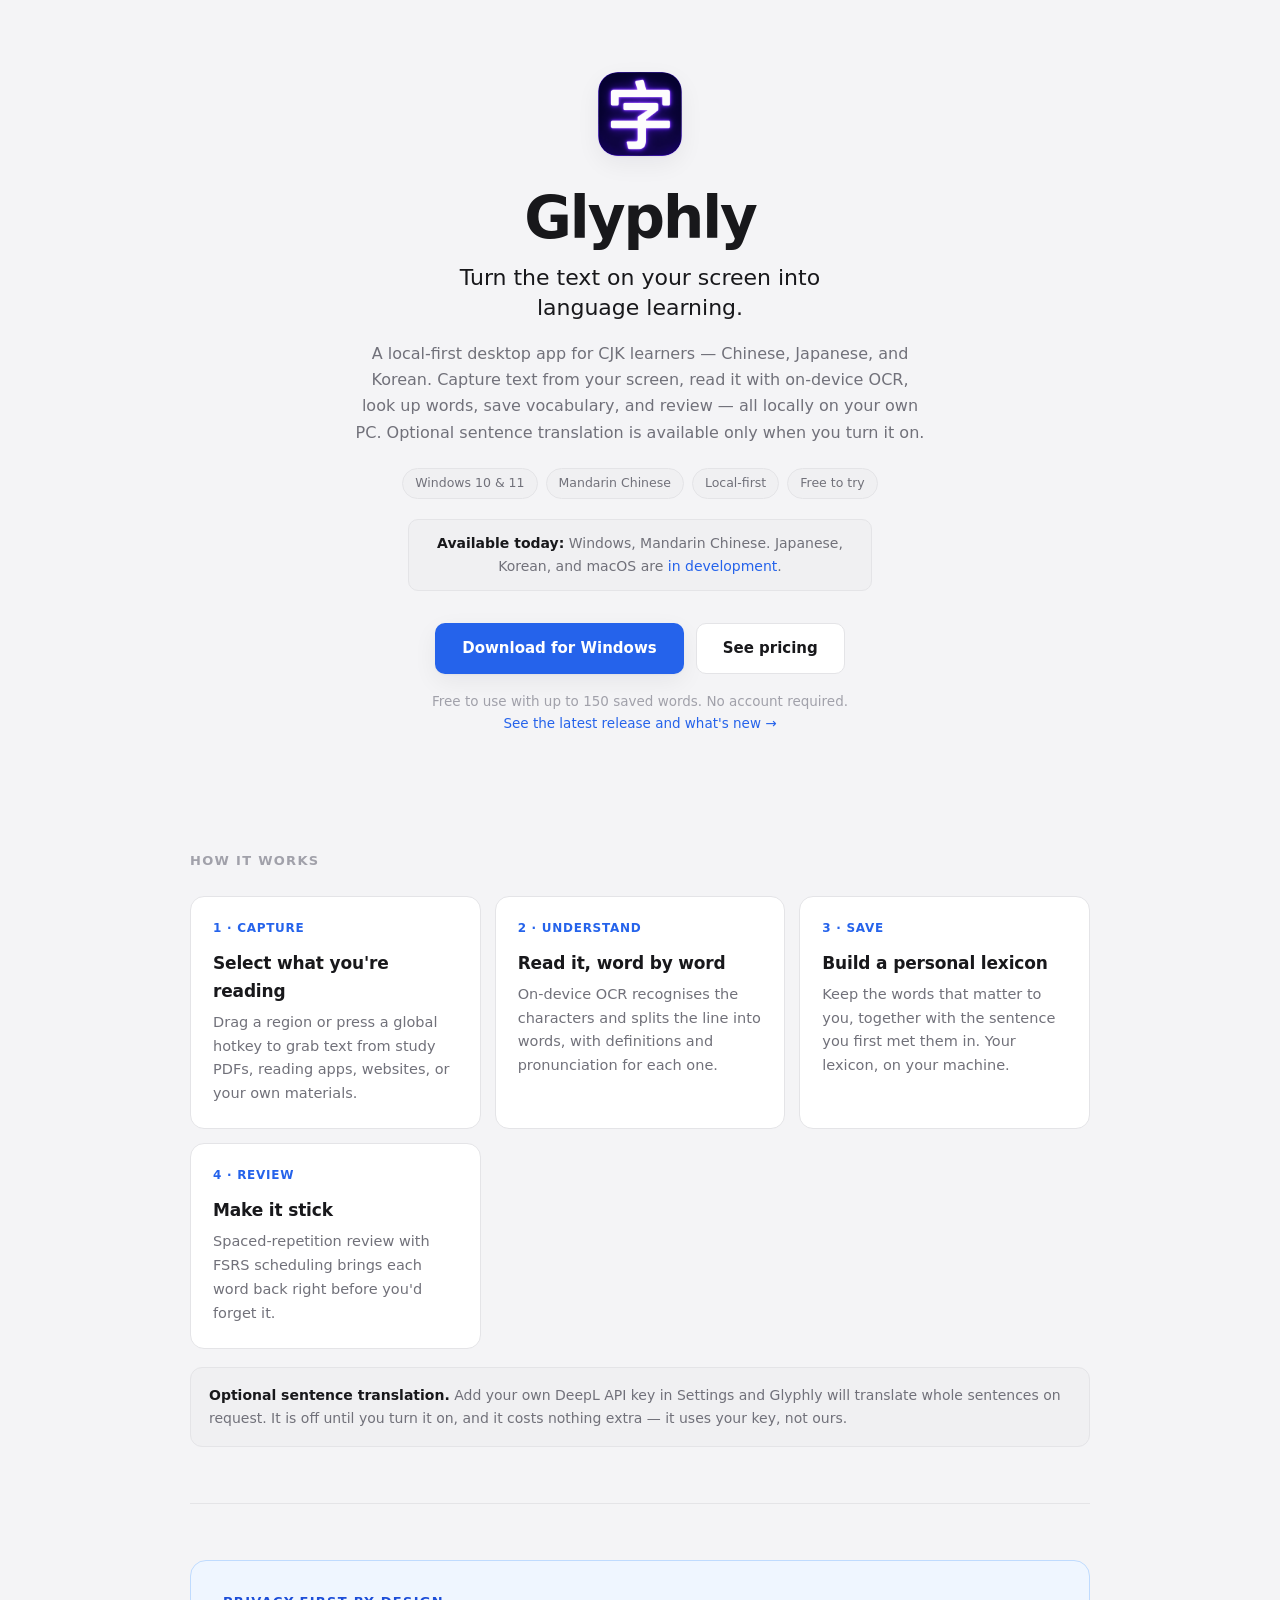
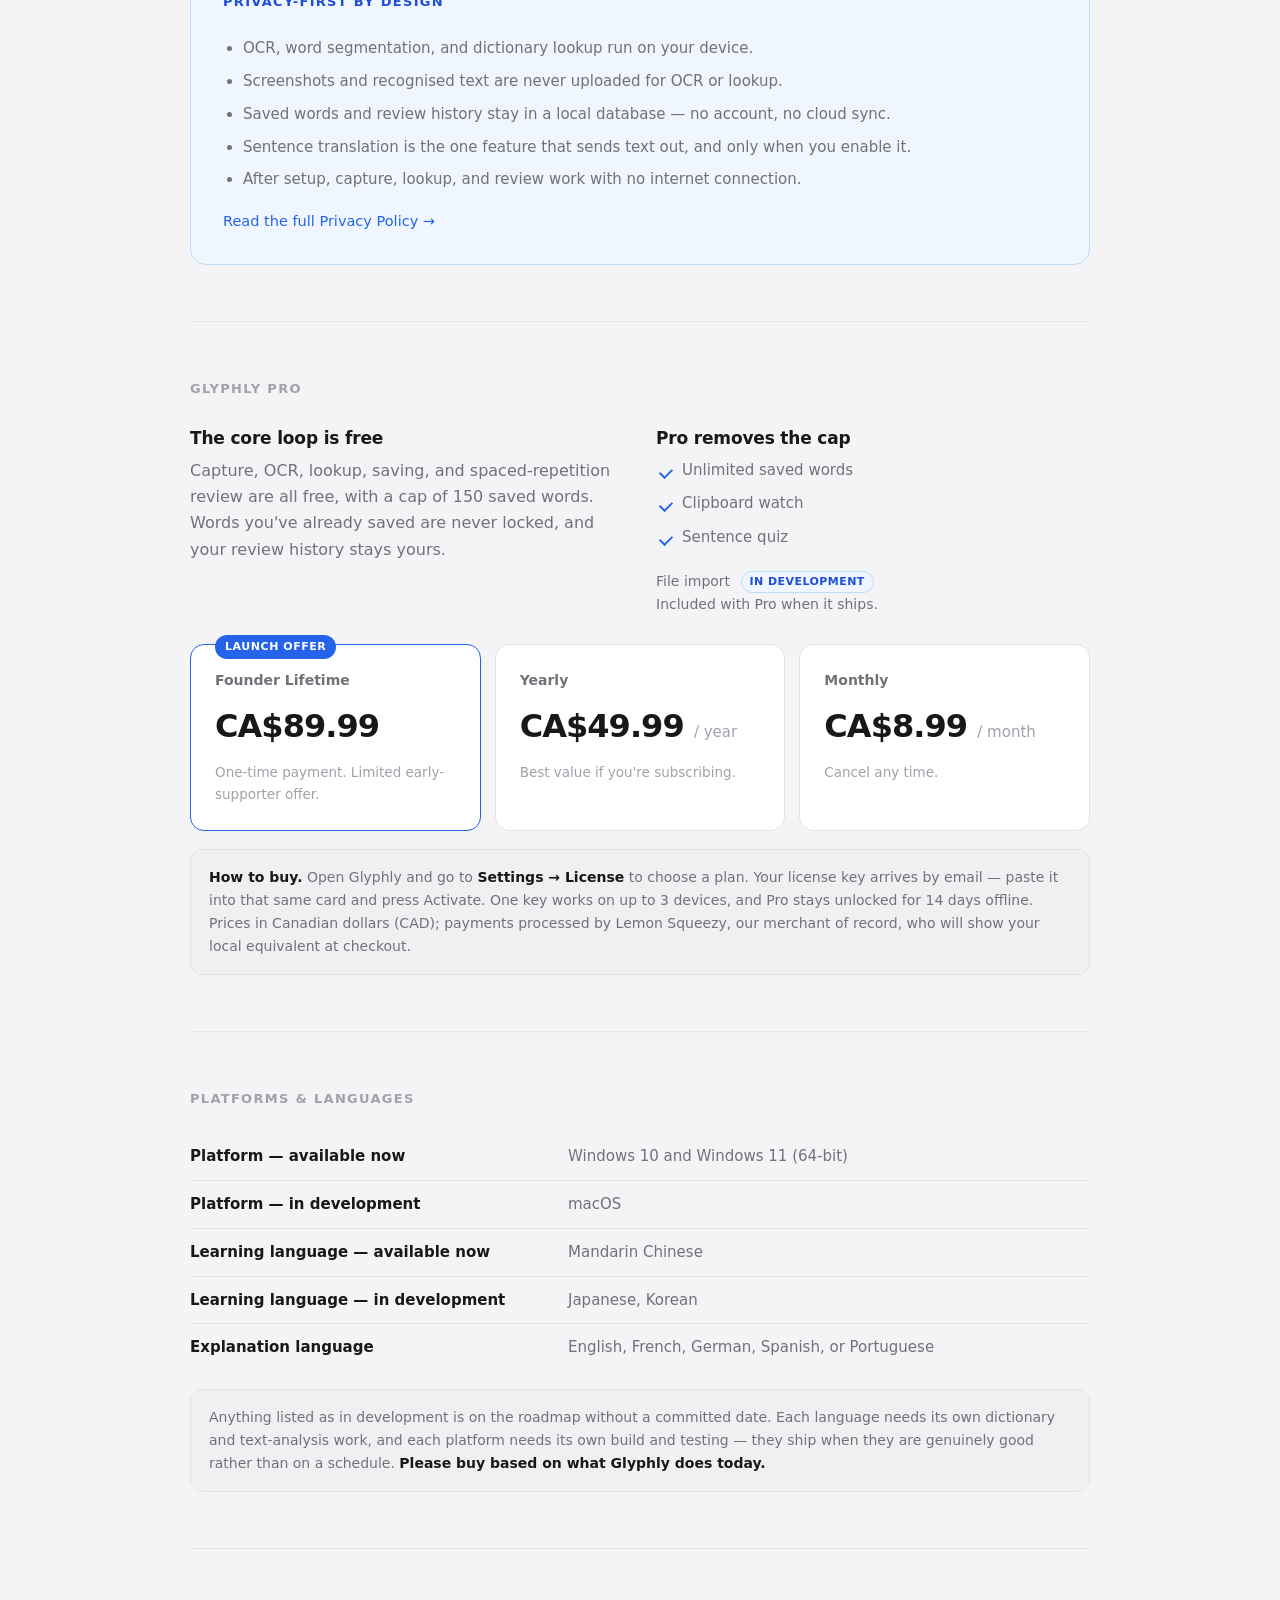
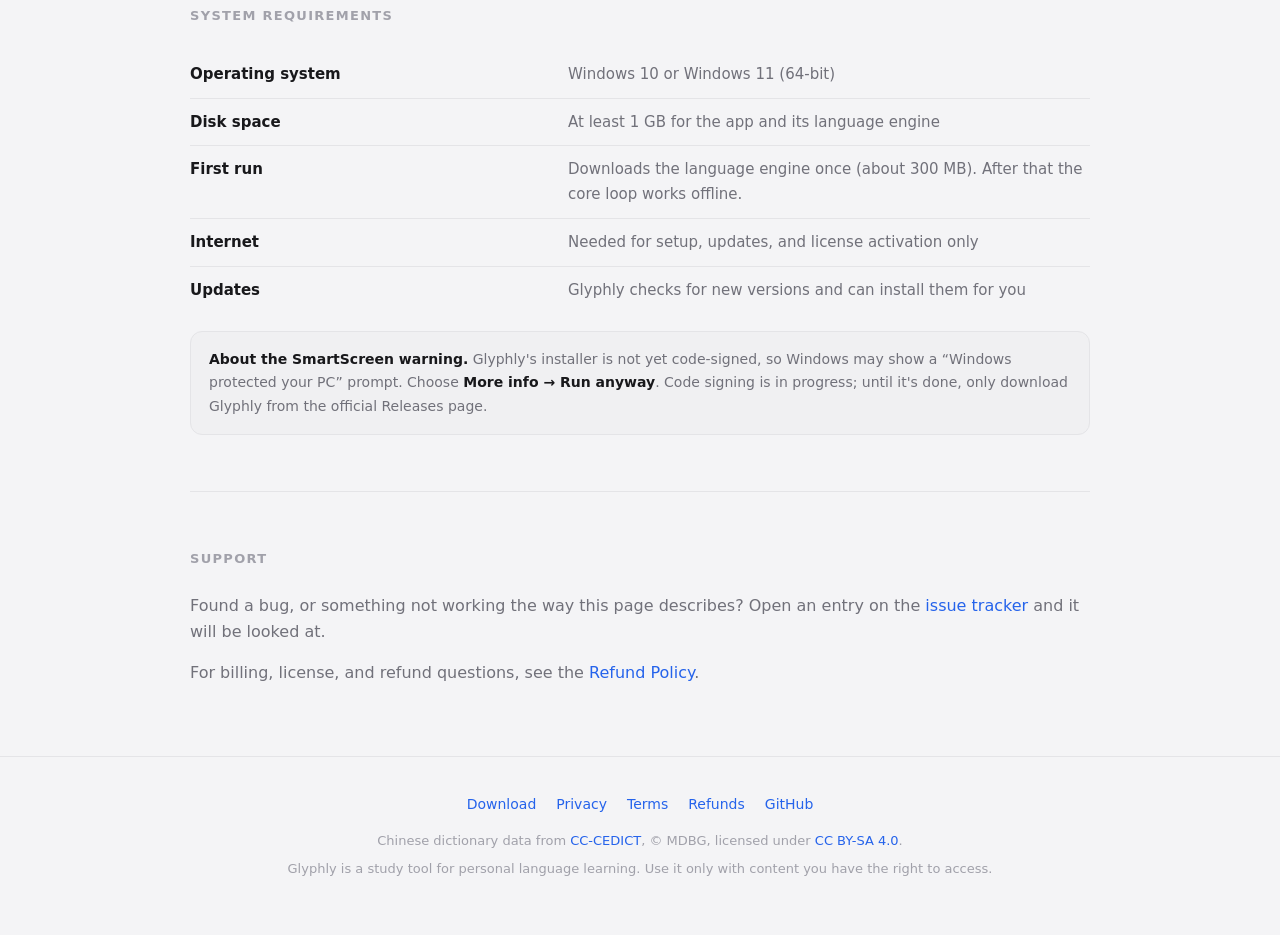
==== index.html @ 79e052c6 "site: styled Privacy/Terms/Refund pages, shared stylesheet Policy links on the product page jumped t" ====
<!doctype html>
<html lang="en">
<head>
<meta charset="utf-8">
<meta name="viewport" content="width=device-width, initial-scale=1">
<title>Glyphly — screen OCR and vocabulary learning for CJK learners</title>
<meta name="description" content="Glyphly is a local-first desktop app for Chinese, Japanese, and Korean learners. Capture text from your screen, read it with on-device OCR, look up words, save vocabulary, and review with spaced repetition. Windows and Mandarin available today.">
<link rel="icon" href="assets/favicon.png" type="image/png">
<meta property="og:title" content="Glyphly — screen OCR for CJK learners">
<meta property="og:description" content="Turn the text on your screen into language learning. Local-first, on-device OCR, spaced-repetition review. Windows and Mandarin available today.">
<meta property="og:type" content="website">
<meta property="og:url" content="https://chrismoshi.github.io/glyphly-releases/">
<meta property="og:image" content="https://chrismoshi.github.io/glyphly-releases/assets/social-card.png">
<meta property="og:image:width" content="1200">
<meta property="og:image:height" content="630">
<meta property="og:site_name" content="Glyphly">
<meta name="twitter:card" content="summary_large_image">
<meta name="twitter:title" content="Glyphly — screen OCR for CJK learners">
<meta name="twitter:description" content="Turn the text on your screen into language learning. Local-first, on-device OCR, spaced-repetition review. Windows and Mandarin available today.">
<meta name="twitter:image" content="https://chrismoshi.github.io/glyphly-releases/assets/social-card.png">
<link rel="stylesheet" href="assets/site.css">
<style>
  /* Tokens, base reset, .wrap and footer live in assets/site.css. */
  section { padding: 56px 0; border-top: 1px solid var(--border); }
  section:first-of-type { border-top: none; }
  h2 {
    font-size: 13px; font-weight: 600; letter-spacing: .1em; text-transform: uppercase;
    color: var(--muted); margin: 0 0 24px;
  }
  h3 { font-size: 17px; font-weight: 600; margin: 0 0 6px; letter-spacing: -.01em; }
  p { margin: 0 0 14px; color: var(--text-2); }
  p.lead { color: var(--text); }

  /* ---------- hero ---------- */
  .hero { padding: 72px 0 60px; text-align: center; }
  .hero img.logo {
    width: 84px; height: 84px; border-radius: 20px; box-shadow: var(--shadow);
  }
  .hero h1 {
    font-size: clamp(38px, 7vw, 58px); line-height: 1.05; letter-spacing: -.035em;
    margin: 24px 0 0; font-weight: 700;
  }
  .hero .tagline {
    font-size: clamp(18px, 2.6vw, 22px); color: var(--text); font-weight: 500;
    margin: 14px auto 0; max-width: 30ch; line-height: 1.35;
  }
  .hero .sub { margin: 18px auto 0; max-width: 56ch; }
  .badges {
    display: flex; gap: 8px; justify-content: center; flex-wrap: wrap; margin-top: 22px;
  }
  .badge {
    font-size: 12.5px; font-weight: 500; color: var(--text-2);
    background: var(--sunken); border: 1px solid var(--border);
    border-radius: 999px; padding: 4px 12px;
  }
  .cta { margin-top: 32px; display: flex; gap: 12px; justify-content: center; flex-wrap: wrap; }
  .btn {
    display: inline-block; font-weight: 600; font-size: 15px; padding: 12px 26px;
    border-radius: 10px; border: 1px solid transparent; transition: opacity .15s, background .15s;
  }
  .btn:hover { text-decoration: none; }
  .btn-primary { background: var(--accent); color: var(--accent-fg); box-shadow: var(--shadow); }
  .btn-primary:hover { background: var(--accent-hover); }
  .btn-ghost { background: var(--surface); color: var(--text); border-color: var(--border); }
  .btn-ghost:hover { background: var(--sunken); }
  .cta-note { font-size: 13.5px; color: var(--muted); margin: 16px 0 0; }
  .avail {
    font-size: 14px; color: var(--text-2); margin: 20px auto 0; max-width: 52ch;
    background: var(--sunken); border: 1px solid var(--border);
    border-radius: 10px; padding: 12px 18px;
  }
  .avail strong { color: var(--text); }
  .soon {
    display: inline-block; font-size: 11px; font-weight: 600; letter-spacing: .04em;
    text-transform: uppercase; color: var(--accent-hover); background: var(--accent-soft);
    border: 1px solid var(--accent-border); border-radius: 999px; padding: 1px 8px;
    margin-left: 6px; vertical-align: 1px;
  }

  /* ---------- feature grid ---------- */
  .grid { display: grid; gap: 14px; grid-template-columns: repeat(auto-fit, minmax(230px, 1fr)); }
  .card {
    background: var(--surface); border: 1px solid var(--border);
    border-radius: 14px; padding: 22px;
  }
  .card p { margin: 0; font-size: 14.5px; }
  .step {
    font-size: 12px; font-weight: 600; letter-spacing: .06em; color: var(--accent);
    text-transform: uppercase; margin-bottom: 10px;
  }

  /* ---------- privacy strip ---------- */
  .strip {
    background: var(--accent-soft); border: 1px solid var(--accent-border);
    border-radius: 16px; padding: 30px 32px;
  }
  .strip h2 { color: var(--accent-hover); } /* small caps on tint: needs the stronger step for AA */
  .strip ul { margin: 0; padding-left: 20px; color: var(--text-2); font-size: 15px; }
  .strip li { margin-bottom: 8px; }
  .strip li:last-child { margin-bottom: 0; }

  /* ---------- pricing ---------- */
  .pricing { display: grid; gap: 14px; grid-template-columns: repeat(auto-fit, minmax(210px, 1fr)); }
  .plan {
    background: var(--surface); border: 1px solid var(--border);
    border-radius: 14px; padding: 24px; position: relative; display: flex; flex-direction: column;
  }
  .plan.featured { border-color: var(--accent); }
  .plan .tag {
    position: absolute; top: -10px; left: 24px; background: var(--accent); color: var(--accent-fg);
    font-size: 11px; font-weight: 600; letter-spacing: .05em; text-transform: uppercase;
    padding: 3px 10px; border-radius: 999px;
  }
  .plan .name { font-size: 14px; font-weight: 600; color: var(--text-2); }
  .plan .price { font-size: 32px; font-weight: 700; letter-spacing: -.03em; margin: 8px 0 2px; }
  .plan .price span { font-size: 15px; font-weight: 500; color: var(--muted); letter-spacing: 0; }
  .plan .note { font-size: 13.5px; color: var(--muted); margin: 6px 0 0; }

  ul.checks { list-style: none; margin: 0 0 20px; padding: 0; }
  ul.checks li {
    font-size: 15px; color: var(--text-2); padding-left: 26px; position: relative; margin-bottom: 9px;
  }
  ul.checks li::before {
    content: ""; position: absolute; left: 6px; top: 8px; width: 6px; height: 10px;
    border: solid var(--accent); border-width: 0 2px 2px 0; transform: rotate(45deg);
  }

  table.specs { width: 100%; border-collapse: collapse; font-size: 15px; }
  table.specs th, table.specs td {
    text-align: left; padding: 11px 0; border-bottom: 1px solid var(--border); vertical-align: top;
  }
  table.specs th { font-weight: 600; width: 42%; color: var(--text); }
  table.specs td { color: var(--text-2); }
  table.specs tr:last-child th, table.specs tr:last-child td { border-bottom: none; }

  .callout {
    background: var(--sunken); border: 1px solid var(--border); border-radius: 12px;
    padding: 16px 18px; font-size: 14px; color: var(--text-2); margin-top: 18px;
  }
  .callout strong { color: var(--text); }

  .two-col { display: grid; gap: 32px; grid-template-columns: repeat(auto-fit, minmax(240px, 1fr)); }

</style>
</head>
<body>

<div class="wrap">

  <header class="hero">
    <img class="logo" src="assets/glyphly.png" alt="Glyphly">
    <h1>Glyphly</h1>
    <p class="tagline">Turn the text on your screen into language learning.</p>
    <p class="sub">
      A local-first desktop app for CJK learners — Chinese, Japanese, and Korean.
      Capture text from your screen, read it with on-device OCR, look up words,
      save vocabulary, and review — all locally on your own PC. Optional sentence
      translation is available only when you turn it on.
    </p>
    <div class="badges">
      <span class="badge">Windows 10 &amp; 11</span>
      <span class="badge">Mandarin Chinese</span>
      <span class="badge">Local-first</span>
      <span class="badge">Free to try</span>
    </div>
    <p class="avail">
      <strong>Available today:</strong> Windows, Mandarin Chinese. Japanese,
      Korean, and macOS are <a href="#platforms">in development</a>.
    </p>
    <div class="cta">
      <a class="btn btn-primary" href="https://github.com/chrismoshi/glyphly-releases/releases/latest">Download for Windows</a>
      <a class="btn btn-ghost" href="#pricing">See pricing</a>
    </div>
    <p class="cta-note">
      Free to use with up to 150 saved words. No account required.<br>
      <a href="https://github.com/chrismoshi/glyphly-releases/releases/latest">See the latest release and what's new →</a>
    </p>
  </header>

  <section id="how">
    <h2>How it works</h2>
    <div class="grid">
      <div class="card">
        <div class="step">1 · Capture</div>
        <h3>Select what you're reading</h3>
        <p>Drag a region or press a global hotkey to grab text from study PDFs,
           reading apps, websites, or your own materials.</p>
      </div>
      <div class="card">
        <div class="step">2 · Understand</div>
        <h3>Read it, word by word</h3>
        <p>On-device OCR recognises the characters and splits the line into
           words, with definitions and pronunciation for each one.</p>
      </div>
      <div class="card">
        <div class="step">3 · Save</div>
        <h3>Build a personal lexicon</h3>
        <p>Keep the words that matter to you, together with the sentence you
           first met them in. Your lexicon, on your machine.</p>
      </div>
      <div class="card">
        <div class="step">4 · Review</div>
        <h3>Make it stick</h3>
        <p>Spaced-repetition review with FSRS scheduling brings each word back
           right before you'd forget it.</p>
      </div>
    </div>
    <div class="callout">
      <strong>Optional sentence translation.</strong> Add your own DeepL API key
      in Settings and Glyphly will translate whole sentences on request. It is
      off until you turn it on, and it costs nothing extra — it uses your key,
      not ours.
    </div>
  </section>

  <section id="privacy">
    <div class="strip">
      <h2>Privacy-first by design</h2>
      <ul>
        <li>OCR, word segmentation, and dictionary lookup run on your device.</li>
        <li>Screenshots and recognised text are never uploaded for OCR or lookup.</li>
        <li>Saved words and review history stay in a local database — no account, no cloud sync.</li>
        <li>Sentence translation is the one feature that sends text out, and only when you enable it.</li>
        <li>After setup, capture, lookup, and review work with no internet connection.</li>
      </ul>
      <p style="margin:18px 0 0;font-size:14.5px;">
        <a href="privacy.html">Read the full Privacy Policy →</a>
      </p>
    </div>
  </section>

  <section id="pricing">
    <h2>Glyphly Pro</h2>
    <div class="two-col" style="margin-bottom:28px;">
      <div>
        <h3>The core loop is free</h3>
        <p>Capture, OCR, lookup, saving, and spaced-repetition review are all
           free, with a cap of 150 saved words. Words you've already saved are
           never locked, and your review history stays yours.</p>
      </div>
      <div>
        <h3>Pro removes the cap</h3>
        <ul class="checks">
          <li>Unlimited saved words</li>
          <li>Clipboard watch</li>
          <li>Sentence quiz</li>
        </ul>
        <p style="font-size:14px;margin:0;">
          File import <span class="soon">In development</span><br>
          Included with Pro when it ships.
        </p>
      </div>
    </div>

    <div class="pricing">
      <div class="plan featured">
        <span class="tag">Launch offer</span>
        <div class="name">Founder Lifetime</div>
        <div class="price">CA$89.99</div>
        <p class="note">One-time payment. Limited early-supporter offer.</p>
      </div>
      <div class="plan">
        <div class="name">Yearly</div>
        <div class="price">CA$49.99 <span>/ year</span></div>
        <p class="note">Best value if you're subscribing.</p>
      </div>
      <div class="plan">
        <div class="name">Monthly</div>
        <div class="price">CA$8.99 <span>/ month</span></div>
        <p class="note">Cancel any time.</p>
      </div>
    </div>

    <div class="callout">
      <strong>How to buy.</strong> Open Glyphly and go to
      <strong>Settings&nbsp;→&nbsp;License</strong> to choose a plan. Your license
      key arrives by email — paste it into that same card and press Activate. One
      key works on up to 3 devices, and Pro stays unlocked for 14 days offline.
      Prices in Canadian dollars (CAD); payments processed by Lemon Squeezy, our
      merchant of record, who will show your local equivalent at checkout.
    </div>
  </section>

  <section id="platforms">
    <h2>Platforms &amp; languages</h2>
    <table class="specs">
      <tr>
        <th>Platform — available now</th>
        <td>Windows 10 and Windows 11 (64-bit)</td>
      </tr>
      <tr>
        <th>Platform — in development</th>
        <td>macOS</td>
      </tr>
      <tr>
        <th>Learning language — available now</th>
        <td>Mandarin Chinese</td>
      </tr>
      <tr>
        <th>Learning language — in development</th>
        <td>Japanese, Korean</td>
      </tr>
      <tr>
        <th>Explanation language</th>
        <td>English, French, German, Spanish, or Portuguese</td>
      </tr>
    </table>
    <div class="callout">
      Anything listed as in development is on the roadmap without a committed
      date. Each language needs its own dictionary and text-analysis work, and
      each platform needs its own build and testing — they ship when they are
      genuinely good rather than on a schedule.
      <strong>Please buy based on what Glyphly does today.</strong>
    </div>
  </section>

  <section id="requirements">
    <h2>System requirements</h2>
    <table class="specs">
      <tr>
        <th>Operating system</th>
        <td>Windows 10 or Windows 11 (64-bit)</td>
      </tr>
      <tr>
        <th>Disk space</th>
        <td>At least 1&nbsp;GB for the app and its language engine</td>
      </tr>
      <tr>
        <th>First run</th>
        <td>Downloads the language engine once (about 300&nbsp;MB). After that the
            core loop works offline.</td>
      </tr>
      <tr>
        <th>Internet</th>
        <td>Needed for setup, updates, and license activation only</td>
      </tr>
      <tr>
        <th>Updates</th>
        <td>Glyphly checks for new versions and can install them for you</td>
      </tr>
    </table>
    <div class="callout">
      <strong>About the SmartScreen warning.</strong> Glyphly's installer is not
      yet code-signed, so Windows may show a “Windows protected your PC” prompt.
      Choose <strong>More info → Run anyway</strong>. Code signing is in progress;
      until it's done, only download Glyphly from the official Releases page.
    </div>
  </section>

  <section id="support">
    <h2>Support</h2>
    <p>Found a bug, or something not working the way this page describes? Open an
       entry on the
       <a href="https://github.com/chrismoshi/glyphly-releases/issues">issue tracker</a>
       and it will be looked at.</p>
    <p>For billing, license, and refund questions, see the
       <a href="refund.html">Refund Policy</a>.</p>
  </section>

</div>

<footer>
  <div class="wrap">
    <nav>
      <a href="https://github.com/chrismoshi/glyphly-releases/releases/latest">Download</a>
      <a href="privacy.html">Privacy</a>
      <a href="terms.html">Terms</a>
      <a href="refund.html">Refunds</a>
      <a href="https://github.com/chrismoshi/glyphly-releases">GitHub</a>
    </nav>
    <p>Chinese dictionary data from
       <a href="https://www.mdbg.net/chinese/dictionary?page=cc-cedict">CC-CEDICT</a>,
       © MDBG, licensed under
       <a href="https://creativecommons.org/licenses/by-sa/4.0/">CC BY-SA 4.0</a>.</p>
    <p>Glyphly is a study tool for personal language learning. Use it only with
       content you have the right to access.</p>
  </div>
</footer>

</body>
</html>
---- assets/site.css ----
/* Glyphly product site — shared stylesheet.
   Single source of truth for the palette and page furniture, linked by
   index.html and the policy pages so they can never drift apart.
   Palette mirrors the app's design tokens (apps/desktop/src/index.css):
   zinc neutrals + #2563eb accent, so the site, the icon, and the app agree. */

:root {
  --bg: #f4f4f6;
  --surface: #ffffff;
  --sunken: #f0f0f2;
  --border: #e4e4e7;
  --text: #18181b;
  --text-2: #71717a;
  --muted: #a1a1aa;
  --accent: #2563eb;
  --accent-hover: #1d4ed8;
  --accent-soft: #eff6ff;
  --accent-border: #bfdbfe;
  --accent-fg: #ffffff;
  --shadow: 0 1px 2px rgba(24, 24, 27, .04), 0 8px 24px rgba(24, 24, 27, .06);
}
@media (prefers-color-scheme: dark) {
  :root {
    --bg: #09090b;
    --surface: #18181b;
    --sunken: #131316;
    --border: #27272a;
    --text: #fafafa;
    --text-2: #a1a1aa;
    --muted: #71717a;
    --accent: #60a5fa;
    --accent-hover: #93c5fd;
    --accent-soft: #11203f;
    --accent-border: #1e3a8a;
    --accent-fg: #09090b;
    --shadow: 0 1px 2px rgba(0, 0, 0, .4), 0 8px 24px rgba(0, 0, 0, .35);
  }
}
:root[data-theme="dark"] {
  --bg: #09090b; --surface: #18181b; --sunken: #131316; --border: #27272a;
  --text: #fafafa; --text-2: #a1a1aa; --muted: #71717a;
  --accent: #60a5fa; --accent-hover: #93c5fd;
  --accent-soft: #11203f; --accent-border: #1e3a8a; --accent-fg: #09090b;
  --shadow: 0 1px 2px rgba(0,0,0,.4), 0 8px 24px rgba(0,0,0,.35);
}
:root[data-theme="light"] {
  --bg: #f4f4f6; --surface: #ffffff; --sunken: #f0f0f2; --border: #e4e4e7;
  --text: #18181b; --text-2: #71717a; --muted: #a1a1aa;
  --accent: #2563eb; --accent-hover: #1d4ed8;
  --accent-soft: #eff6ff; --accent-border: #bfdbfe; --accent-fg: #ffffff;
  --shadow: 0 1px 2px rgba(24,24,27,.04), 0 8px 24px rgba(24,24,27,.06);
}

/* ---------- base ---------- */
* { box-sizing: border-box; }
html { -webkit-text-size-adjust: 100%; }
body {
  margin: 0;
  background: var(--bg);
  color: var(--text);
  font: 16px/1.65 ui-sans-serif, system-ui, -apple-system, "Segoe UI", Roboto, "Helvetica Neue", Arial, sans-serif;
  -webkit-font-smoothing: antialiased;
  overflow-x: hidden;
}
a { color: var(--accent); text-decoration: none; }
a:hover { text-decoration: underline; }
img { max-width: 100%; height: auto; }

.wrap { max-width: 940px; margin: 0 auto; padding: 0 20px; }

/* ---------- shared footer ---------- */
footer {
  border-top: 1px solid var(--border); padding: 36px 0 56px;
  font-size: 14px; color: var(--muted); text-align: center;
}
footer nav { margin-bottom: 14px; display: flex; gap: 20px; justify-content: center; flex-wrap: wrap; }
footer p { color: var(--muted); font-size: 13px; margin: 6px 0 0; }

/* ---------- policy / document pages ---------- */
.doc-header {
  border-bottom: 1px solid var(--border);
  background: var(--surface);
}
.doc-header .bar {
  max-width: 760px; margin: 0 auto; padding: 16px 24px;
  display: flex; align-items: center; gap: 12px;
}
.doc-header .brand {
  display: inline-flex; align-items: center; gap: 10px; font-weight: 600;
  color: var(--text); letter-spacing: -.01em;
}
.doc-header .brand:hover { text-decoration: none; }
.doc-header .brand img { width: 28px; height: 28px; border-radius: 8px; }
.doc-header nav { margin-left: auto; display: flex; gap: 18px; font-size: 14px; flex-wrap: wrap; }
.doc-header nav a { color: var(--text-2); }
.doc-header nav a:hover { color: var(--accent); text-decoration: none; }

.doc {
  max-width: 760px; margin: 0 auto; padding: 48px 24px 8px;
}
.doc h1 {
  font-size: clamp(30px, 5vw, 40px); font-weight: 700; letter-spacing: -.03em;
  line-height: 1.1; margin: 0;
}
.doc .updated {
  color: var(--muted); font-size: 14px; margin: 10px 0 0;
}
.doc .intro {
  font-size: 17px; color: var(--text); margin: 22px 0 0; line-height: 1.6;
}
.doc h2 {
  font-size: 20px; font-weight: 650; letter-spacing: -.01em; color: var(--text);
  margin: 40px 0 12px; padding-top: 22px; border-top: 1px solid var(--border);
}
.doc p { color: var(--text-2); margin: 0 0 15px; }
.doc ul { margin: 0 0 16px; padding-left: 22px; color: var(--text-2); }
.doc li { margin-bottom: 8px; }
.doc li::marker { color: var(--muted); }
.doc a { color: var(--accent); }
.doc strong { color: var(--text); font-weight: 600; }

/* Callout used for contact / how-to blocks (replaces the .md fenced code). */
.doc .note {
  background: var(--sunken); border: 1px solid var(--border);
  border-radius: 12px; padding: 16px 18px; margin: 0 0 16px;
  font-size: 14.5px; color: var(--text-2);
}
.doc .note strong { color: var(--text); }

.doc-foot {
  max-width: 760px; margin: 40px auto 0; padding: 0 24px;
}
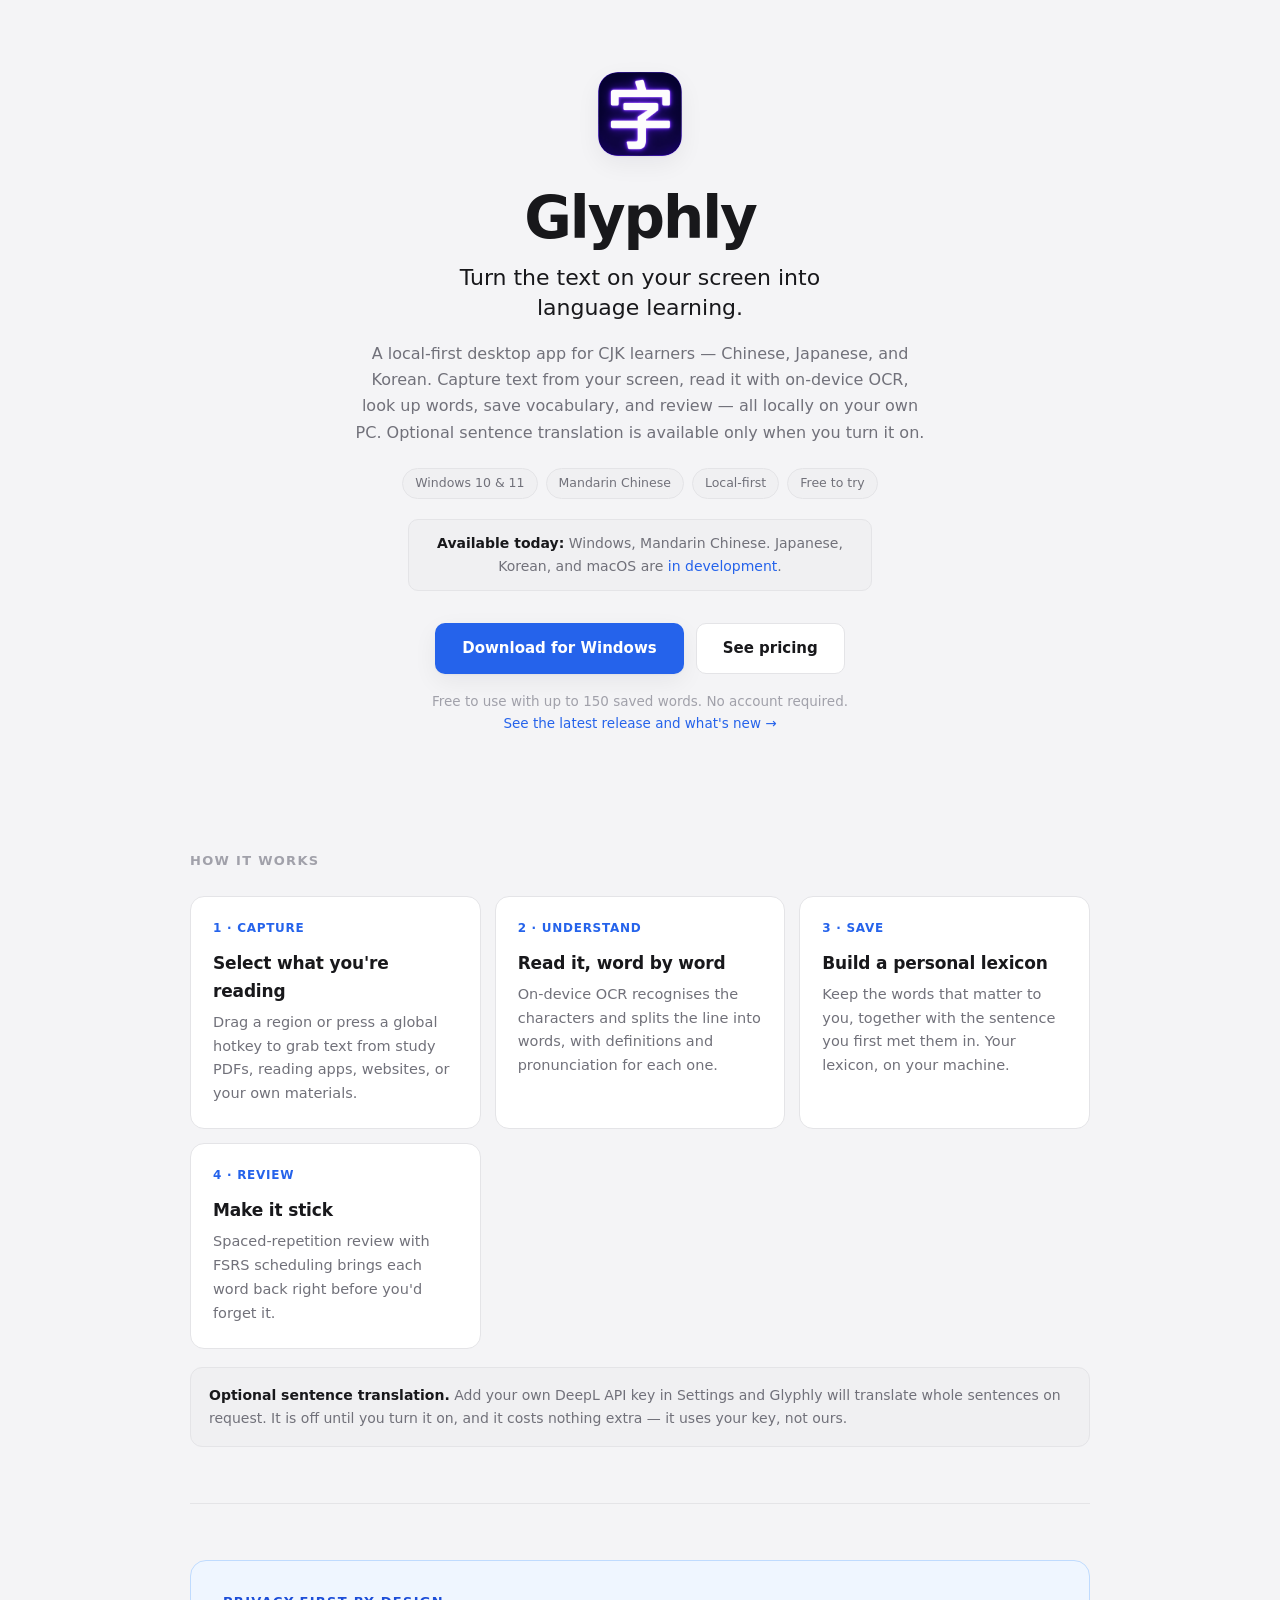
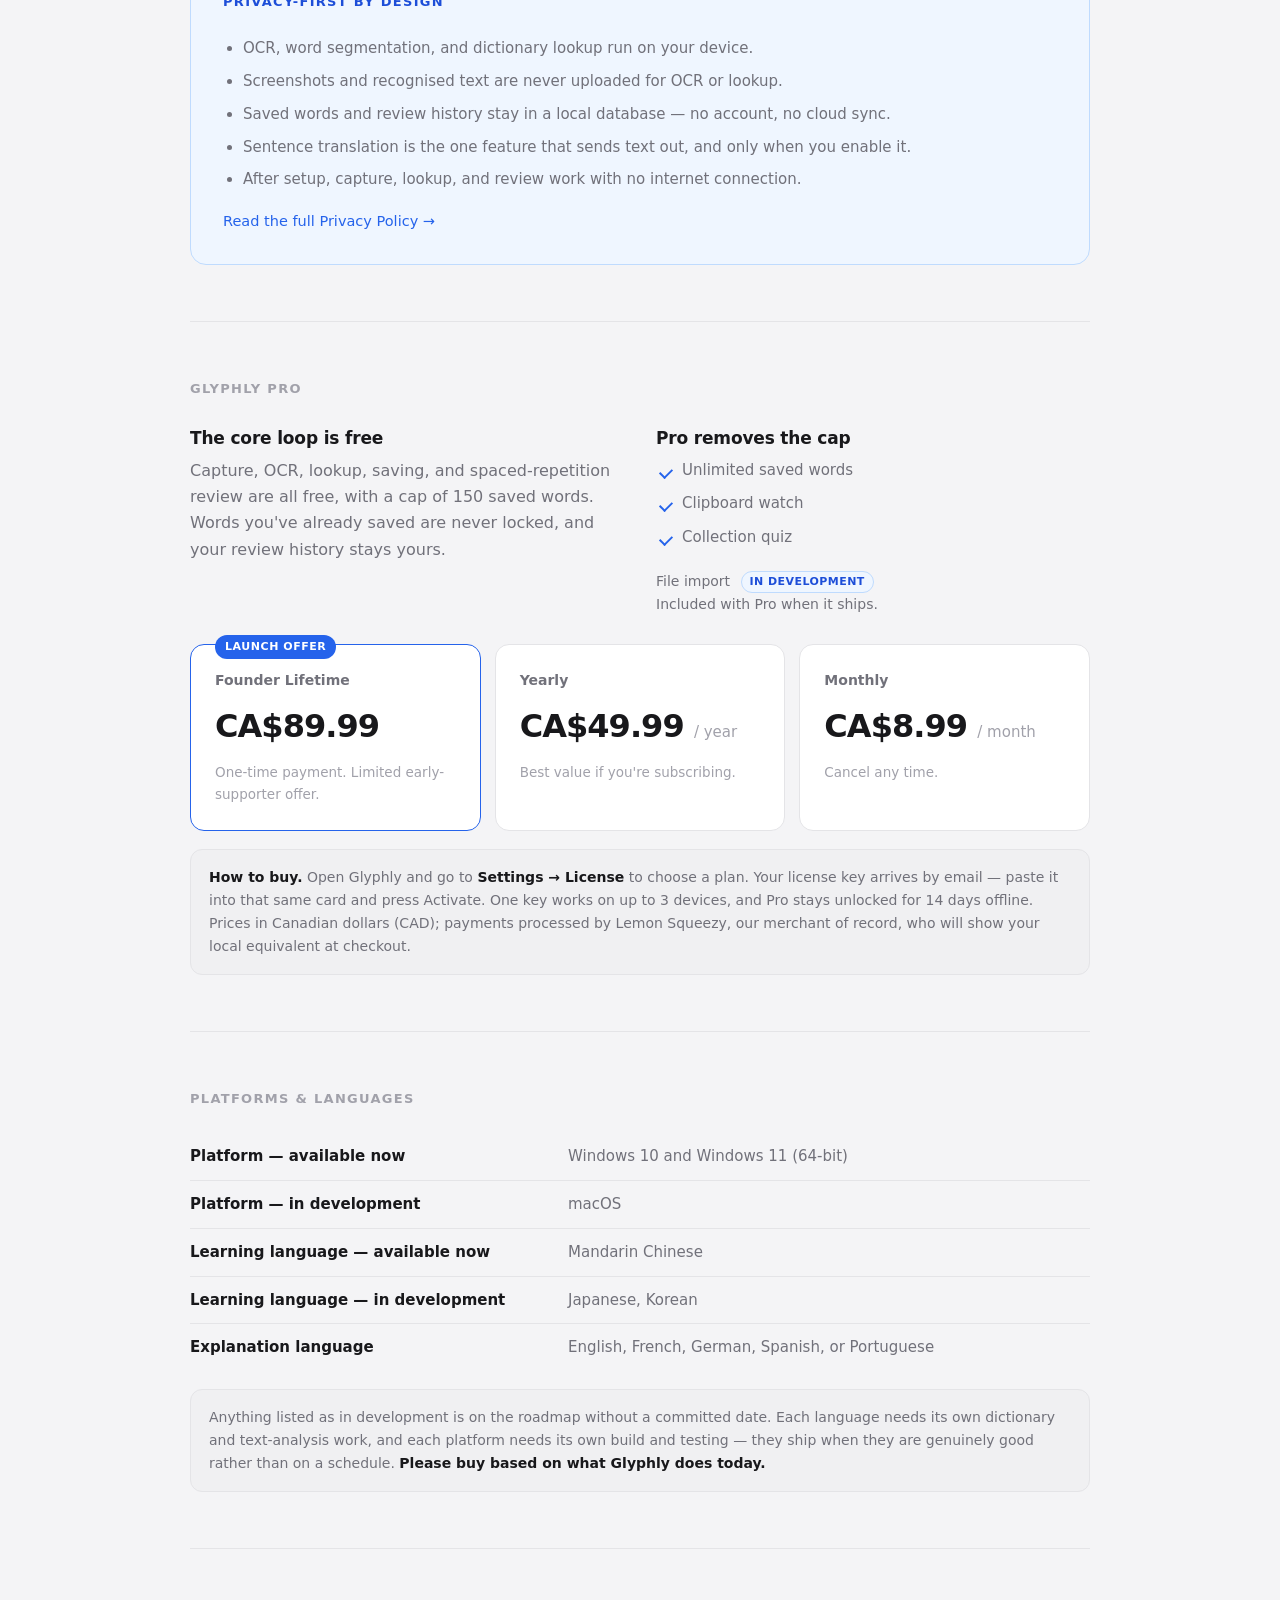
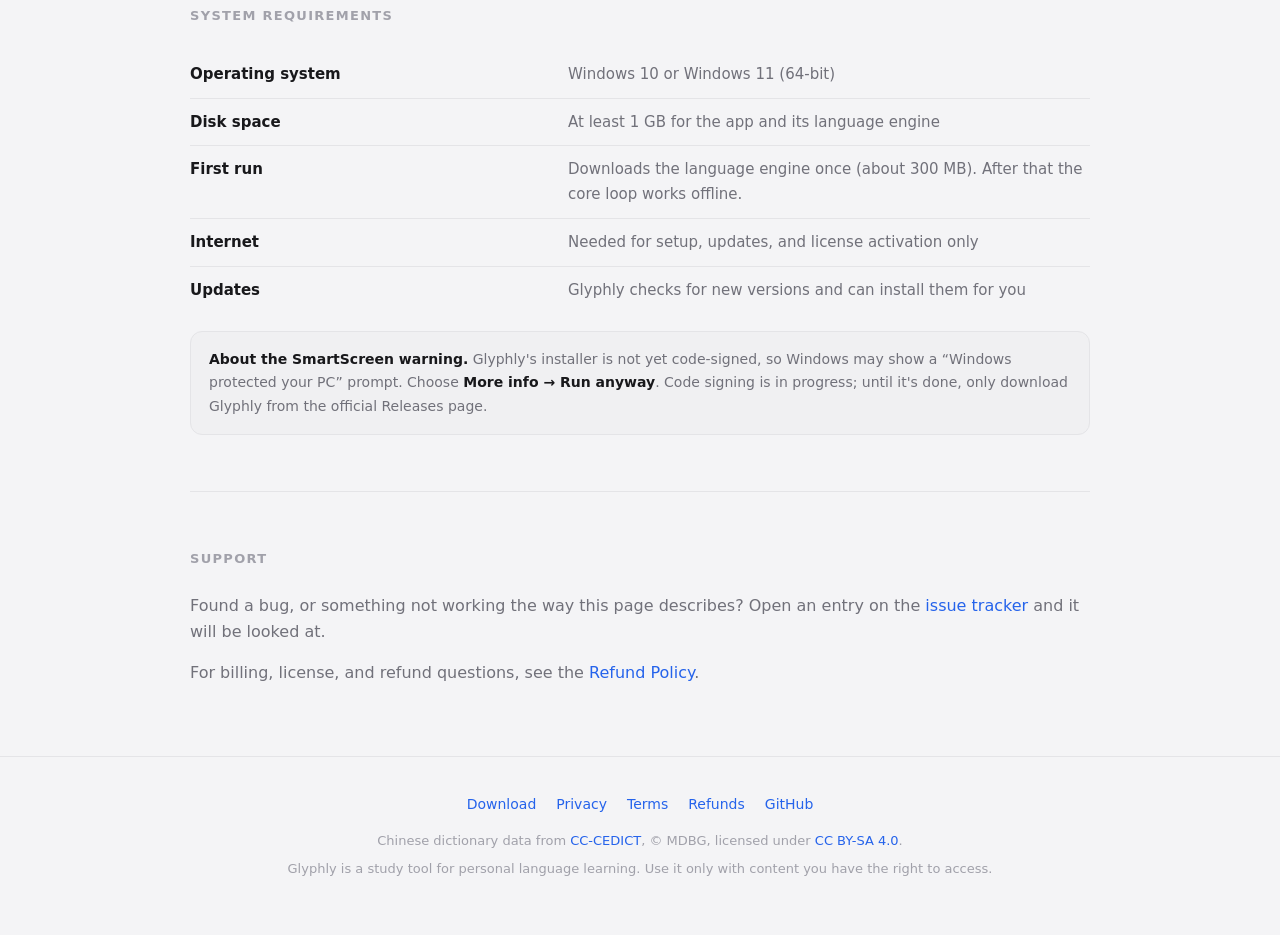
==== commit dd47fe8a: "site: fix "Collection quiz" label; add SEO (JSON-LD, canonical, sitemap) The Pro feature is a Collec" ====
--- a/index.html
+++ b/index.html
@@ -5,6 +5,11 @@
 <meta name="viewport" content="width=device-width, initial-scale=1">
 <title>Glyphly — screen OCR and vocabulary learning for CJK learners</title>
 <meta name="description" content="Glyphly is a local-first desktop app for Chinese, Japanese, and Korean learners. Capture text from your screen, read it with on-device OCR, look up words, save vocabulary, and review with spaced repetition. Windows and Mandarin available today.">
+<meta name="author" content="Glyphly">
+<meta name="robots" content="index, follow">
+<meta name="theme-color" content="#f4f4f6" media="(prefers-color-scheme: light)">
+<meta name="theme-color" content="#09090b" media="(prefers-color-scheme: dark)">
+<link rel="canonical" href="https://chrismoshi.github.io/glyphly-releases/">
 <link rel="icon" href="assets/favicon.png" type="image/png">
 <meta property="og:title" content="Glyphly — screen OCR for CJK learners">
 <meta property="og:description" content="Turn the text on your screen into language learning. Local-first, on-device OCR, spaced-repetition review. Windows and Mandarin available today.">
@@ -13,11 +18,34 @@
 <meta property="og:image" content="https://chrismoshi.github.io/glyphly-releases/assets/social-card.png">
 <meta property="og:image:width" content="1200">
 <meta property="og:image:height" content="630">
+<meta property="og:image:alt" content="Glyphly — turn the text on your screen into language learning.">
 <meta property="og:site_name" content="Glyphly">
 <meta name="twitter:card" content="summary_large_image">
 <meta name="twitter:title" content="Glyphly — screen OCR for CJK learners">
 <meta name="twitter:description" content="Turn the text on your screen into language learning. Local-first, on-device OCR, spaced-repetition review. Windows and Mandarin available today.">
 <meta name="twitter:image" content="https://chrismoshi.github.io/glyphly-releases/assets/social-card.png">
+<meta name="twitter:image:alt" content="Glyphly — turn the text on your screen into language learning.">
+<script type="application/ld+json">
+{
+  "@context": "https://schema.org",
+  "@type": "SoftwareApplication",
+  "name": "Glyphly",
+  "description": "Local-first Windows desktop app for CJK learners. Capture text from your screen, read it with on-device OCR, look up words, save vocabulary, and review with spaced repetition.",
+  "url": "https://chrismoshi.github.io/glyphly-releases/",
+  "image": "https://chrismoshi.github.io/glyphly-releases/assets/social-card.png",
+  "applicationCategory": "EducationalApplication",
+  "operatingSystem": "Windows 10, Windows 11",
+  "downloadUrl": "https://github.com/chrismoshi/glyphly-releases/releases/latest",
+  "inLanguage": "en",
+  "author": { "@type": "Organization", "name": "Glyphly" },
+  "offers": [
+    { "@type": "Offer", "name": "Free", "price": "0", "priceCurrency": "CAD", "description": "Full core loop with up to 150 saved words." },
+    { "@type": "Offer", "name": "Glyphly Pro — Founder Lifetime", "price": "89.99", "priceCurrency": "CAD", "category": "one-time" },
+    { "@type": "Offer", "name": "Glyphly Pro — Yearly", "price": "49.99", "priceCurrency": "CAD", "category": "subscription" },
+    { "@type": "Offer", "name": "Glyphly Pro — Monthly", "price": "8.99", "priceCurrency": "CAD", "category": "subscription" }
+  ]
+}
+</script>
 <link rel="stylesheet" href="assets/site.css">
 <style>
   /* Tokens, base reset, .wrap and footer live in assets/site.css. */
@@ -243,7 +271,7 @@
         <ul class="checks">
           <li>Unlimited saved words</li>
           <li>Clipboard watch</li>
-          <li>Sentence quiz</li>
+          <li>Collection quiz</li>
         </ul>
         <p style="font-size:14px;margin:0;">
           File import <span class="soon">In development</span><br>
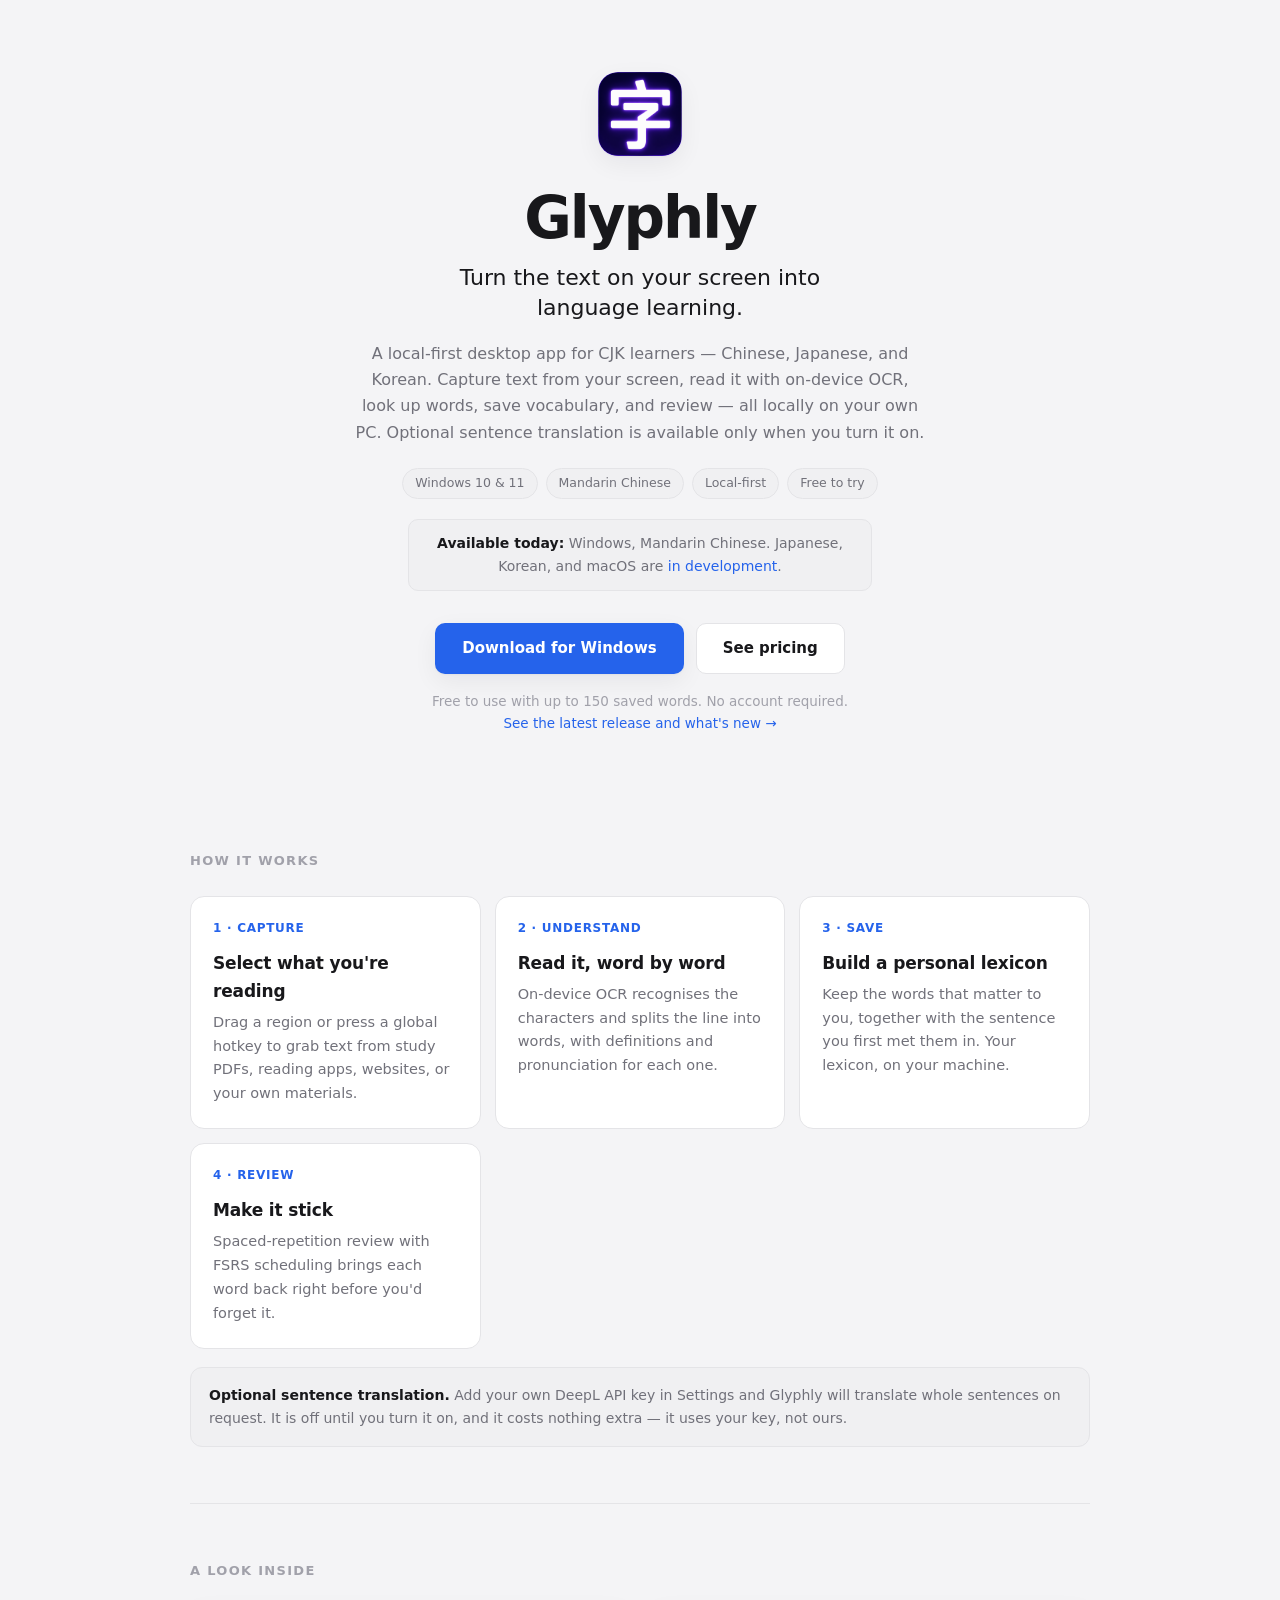
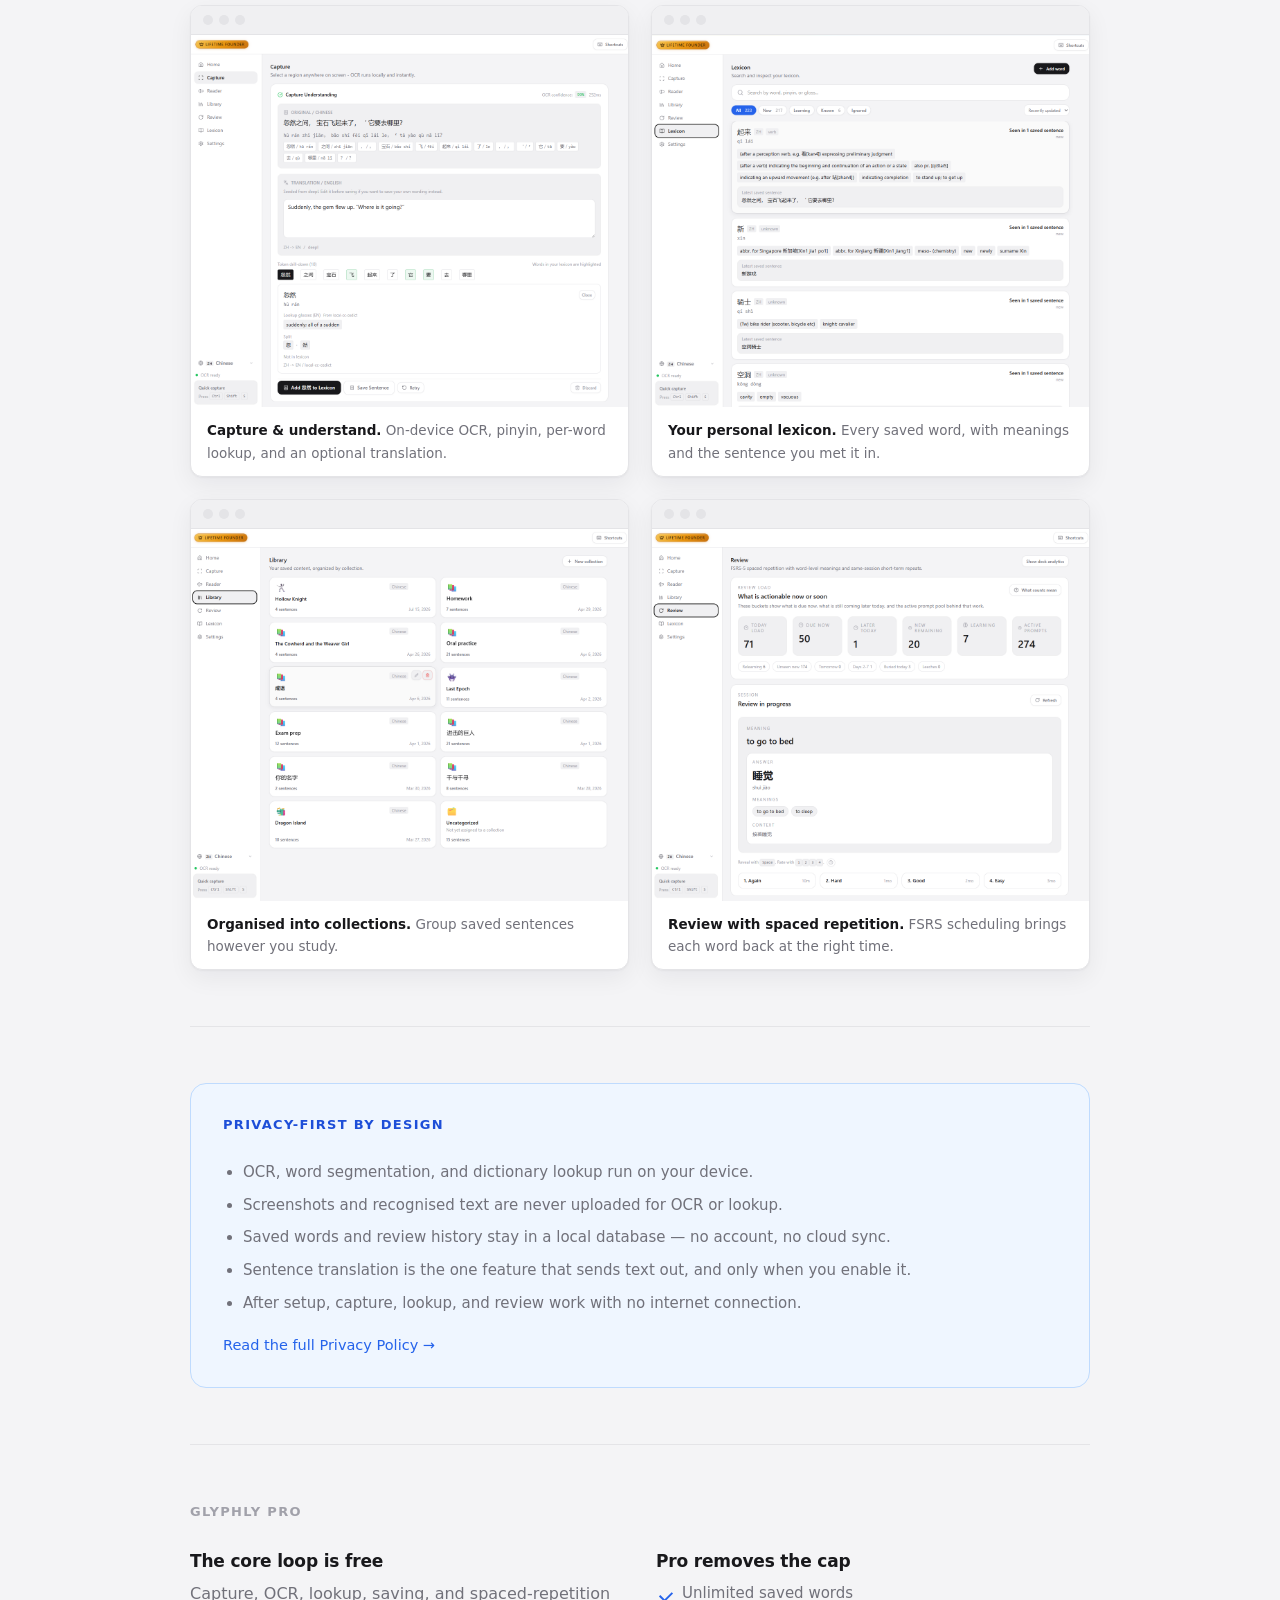
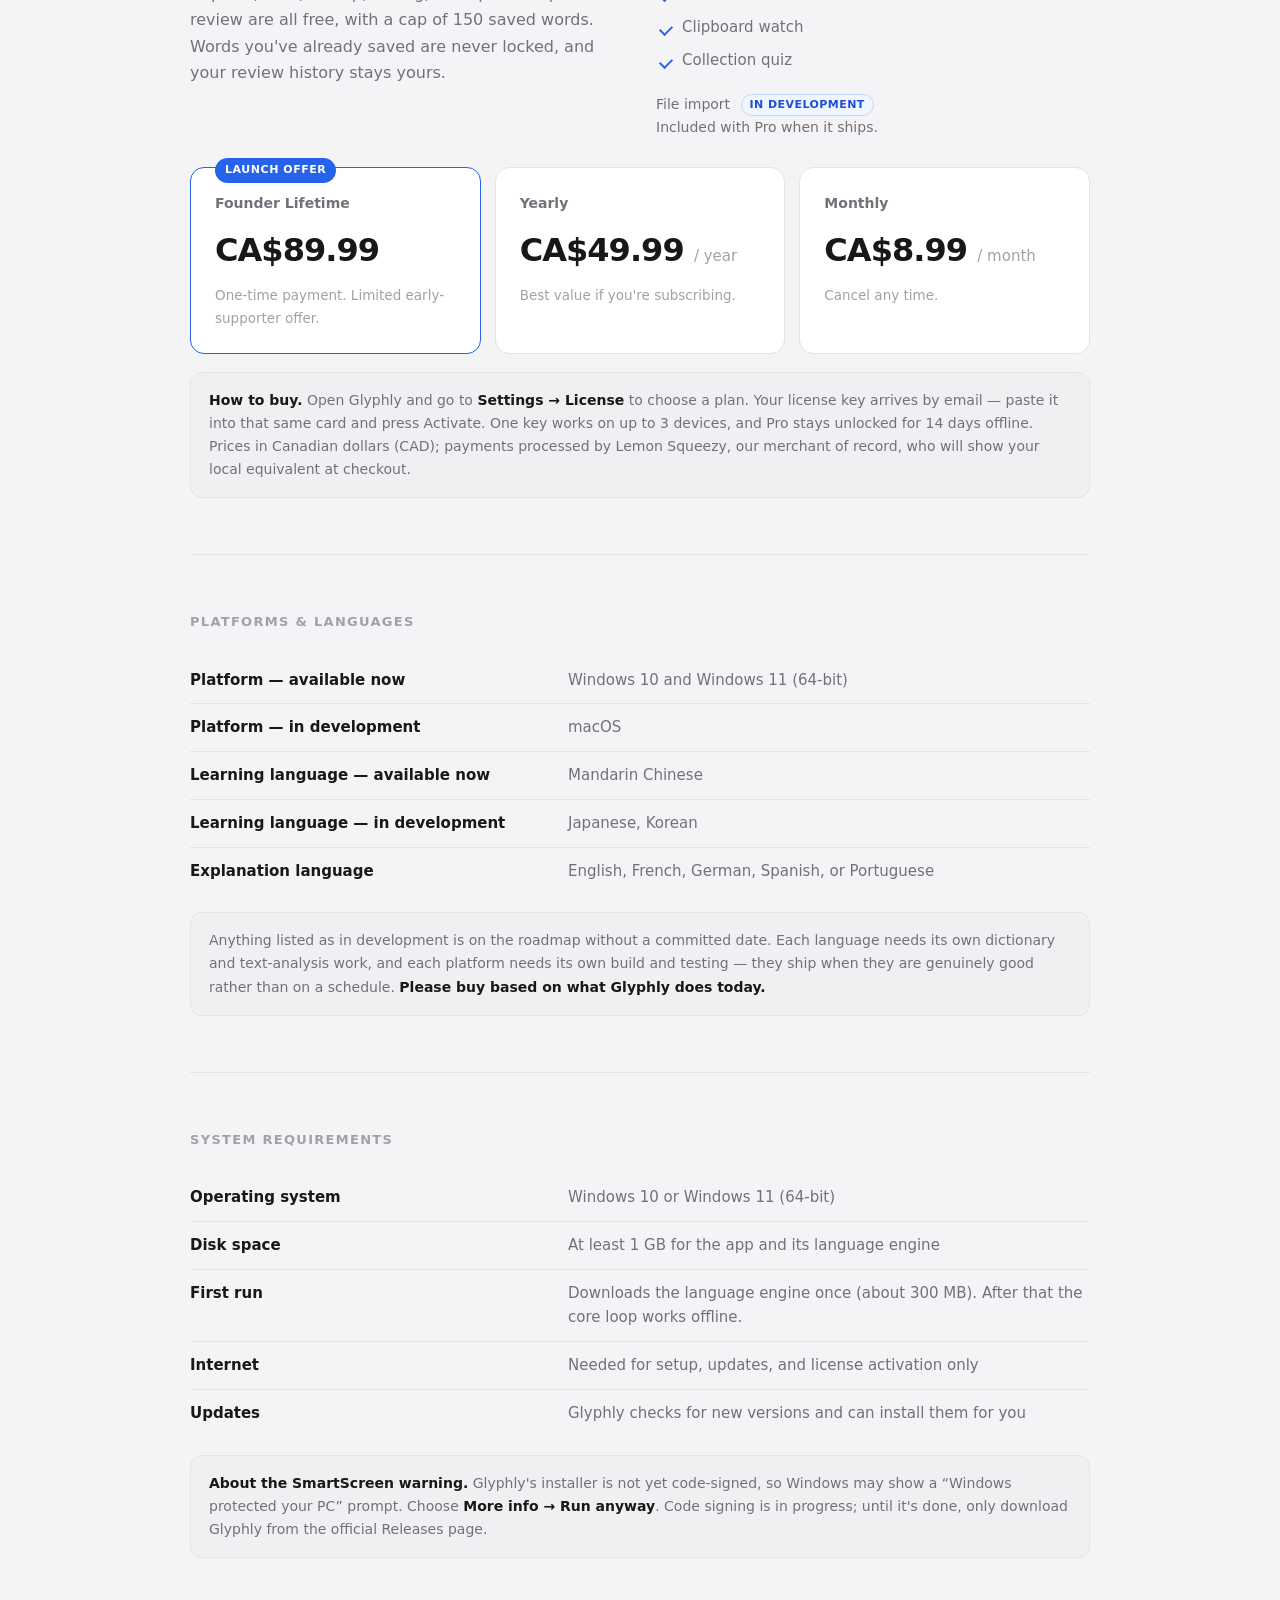
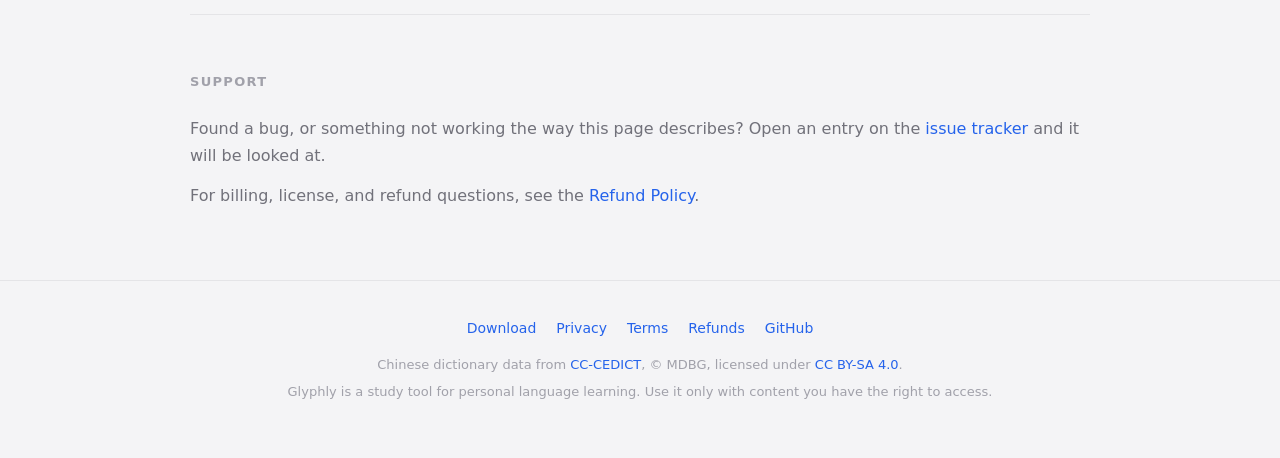
==== commit 8898352b: "site: add product screenshots gallery Replace the "coming soon" placeholder with four real screensho" ====
--- a/index.html
+++ b/index.html
@@ -169,6 +169,22 @@
 
   .two-col { display: grid; gap: 32px; grid-template-columns: repeat(auto-fit, minmax(240px, 1fr)); }
 
+  /* ---------- screenshots gallery ---------- */
+  .shots { display: grid; gap: 22px; grid-template-columns: repeat(2, 1fr); }
+  @media (max-width: 640px) { .shots { grid-template-columns: 1fr; } }
+  .shot {
+    background: var(--surface); border: 1px solid var(--border);
+    border-radius: 12px; overflow: hidden; box-shadow: var(--shadow); margin: 0;
+  }
+  .shot .bar {
+    display: flex; align-items: center; gap: 6px;
+    padding: 9px 12px; border-bottom: 1px solid var(--border); background: var(--sunken);
+  }
+  .shot .bar i { width: 10px; height: 10px; border-radius: 50%; background: var(--border); display: inline-block; }
+  .shot img { display: block; width: 100%; height: auto; }
+  .shot figcaption { padding: 12px 16px; font-size: 13.5px; color: var(--text-2); }
+  .shot figcaption strong { color: var(--text); font-weight: 600; }
+
 </style>
 </head>
 <body>
@@ -238,6 +254,36 @@
       in Settings and Glyphly will translate whole sentences on request. It is
       off until you turn it on, and it costs nothing extra — it uses your key,
       not ours.
+    </div>
+  </section>
+
+  <section id="screenshots">
+    <h2>A look inside</h2>
+    <div class="shots">
+      <figure class="shot">
+        <div class="bar"><i></i><i></i><i></i></div>
+        <img src="assets/screenshots/01-capture.png" width="1262" height="1074" loading="lazy"
+             alt="Glyphly Capture view: recognised Mandarin text with pinyin, an English translation, per-word token drill-down, and a dictionary lookup.">
+        <figcaption><strong>Capture &amp; understand.</strong> On-device OCR, pinyin, per-word lookup, and an optional translation.</figcaption>
+      </figure>
+      <figure class="shot">
+        <div class="bar"><i></i><i></i><i></i></div>
+        <img src="assets/screenshots/02-lexicon.png" width="1262" height="1074" loading="lazy"
+             alt="Glyphly Lexicon: saved words with pinyin, definitions, and the sentence each was first seen in.">
+        <figcaption><strong>Your personal lexicon.</strong> Every saved word, with meanings and the sentence you met it in.</figcaption>
+      </figure>
+      <figure class="shot">
+        <div class="bar"><i></i><i></i><i></i></div>
+        <img src="assets/screenshots/03-library.png" width="1262" height="1074" loading="lazy"
+             alt="Glyphly Library: saved sentences organised into named collections.">
+        <figcaption><strong>Organised into collections.</strong> Group saved sentences however you study.</figcaption>
+      </figure>
+      <figure class="shot">
+        <div class="bar"><i></i><i></i><i></i></div>
+        <img src="assets/screenshots/04-review.png" width="1262" height="1074" loading="lazy"
+             alt="Glyphly Review: an FSRS spaced-repetition card with meaning, pinyin, and rating buttons.">
+        <figcaption><strong>Review with spaced repetition.</strong> FSRS scheduling brings each word back at the right time.</figcaption>
+      </figure>
     </div>
   </section>
 
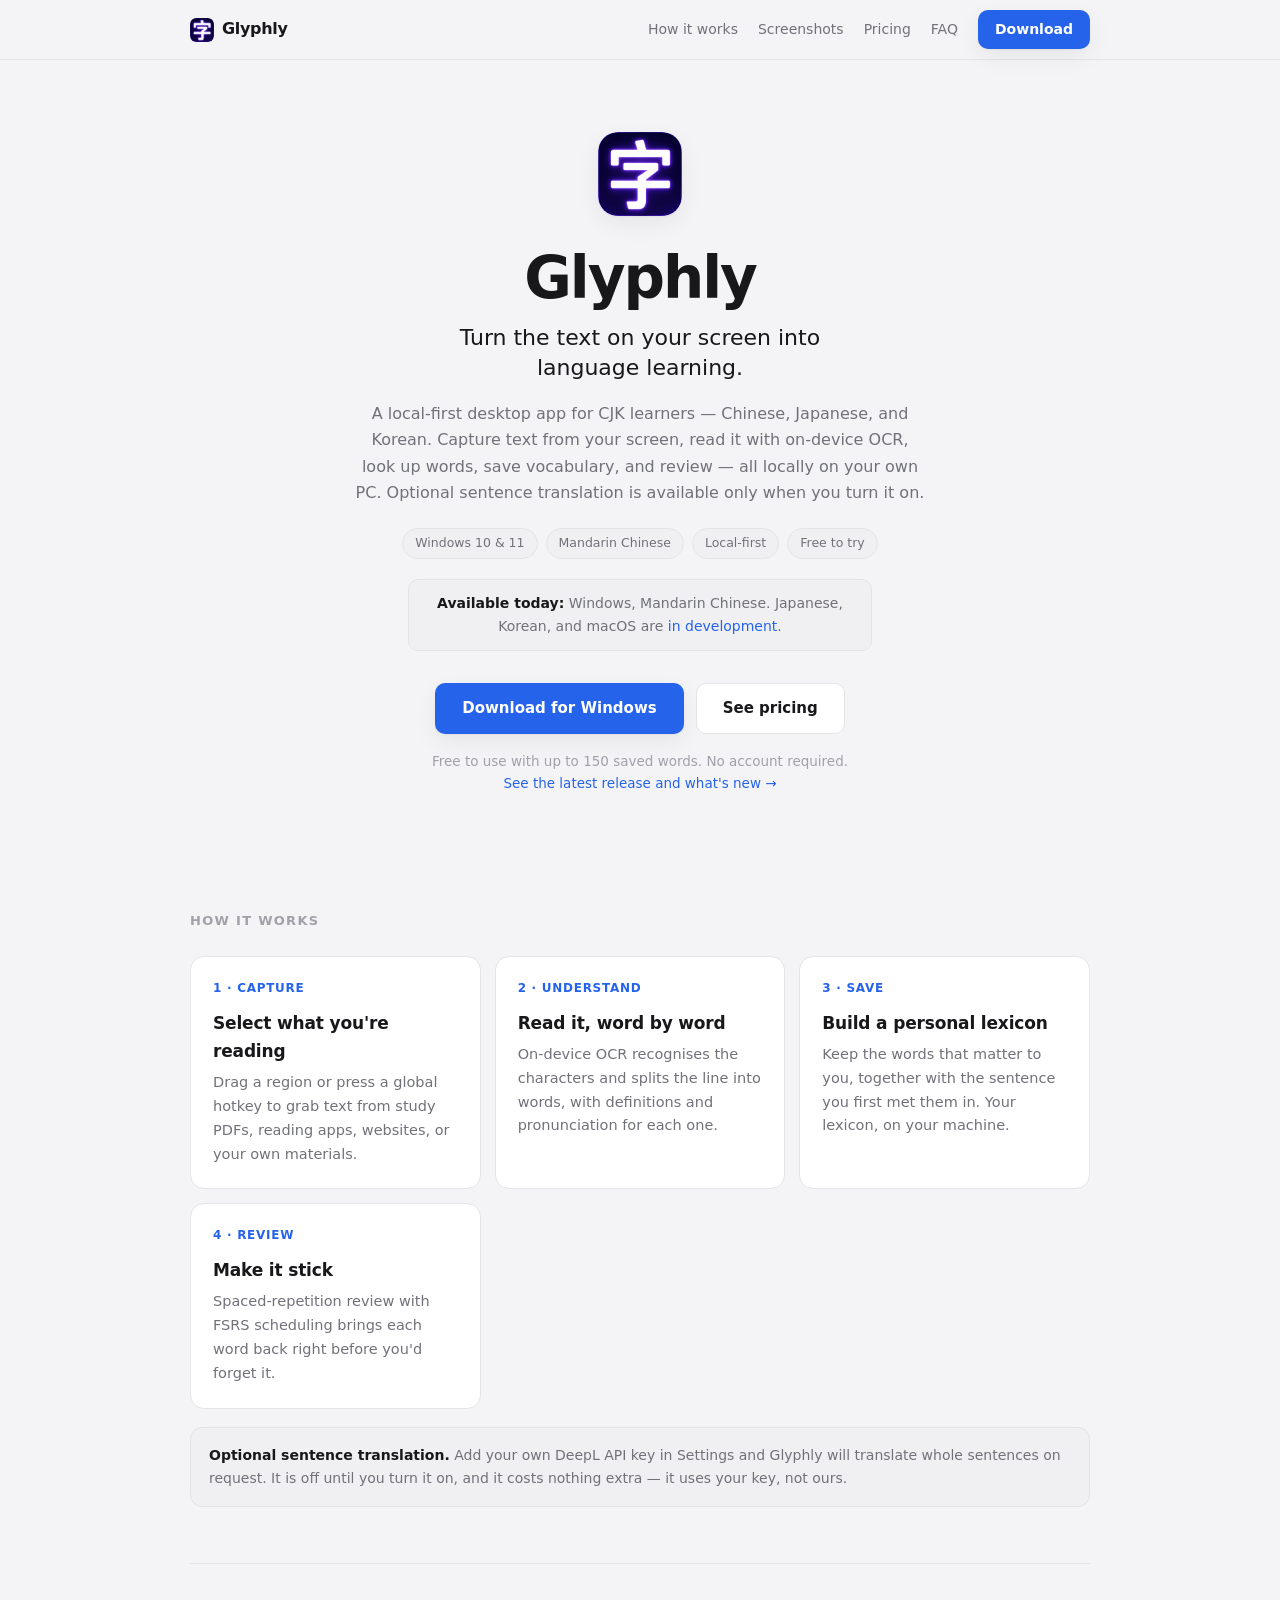
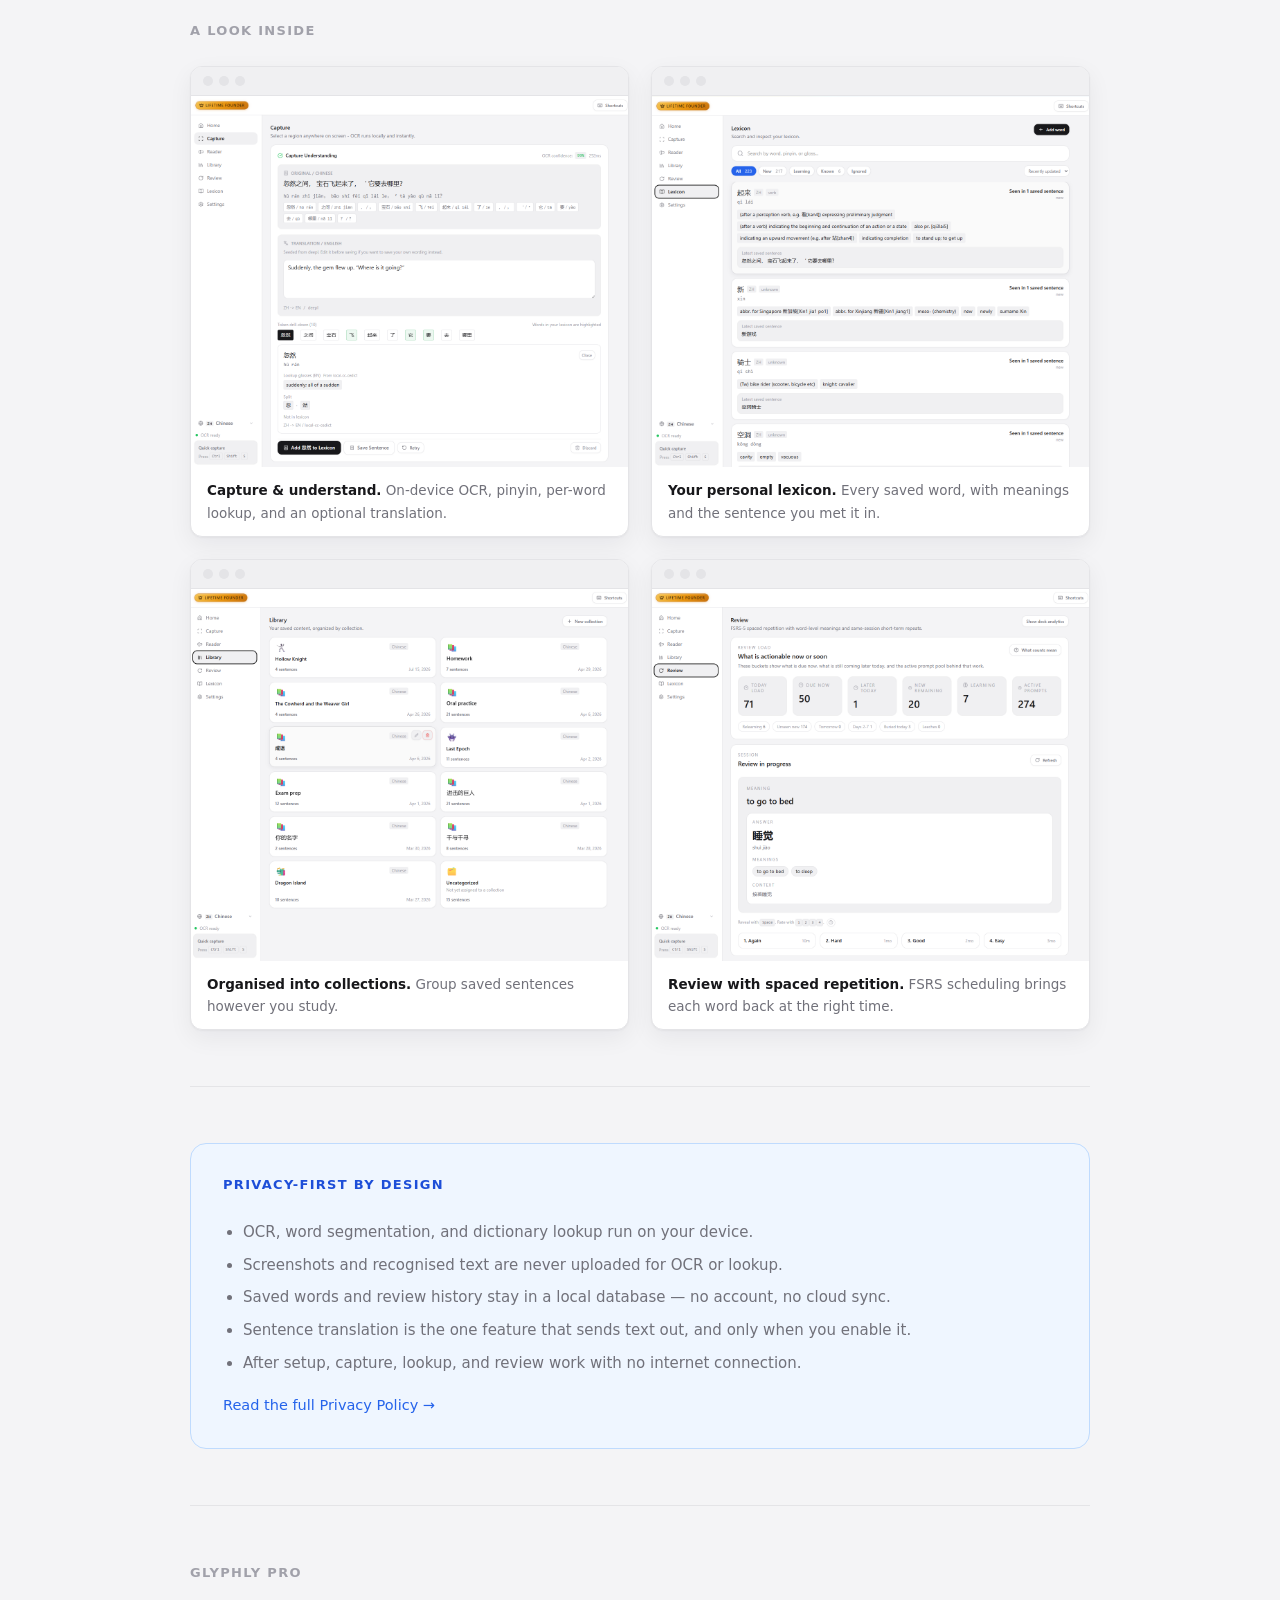
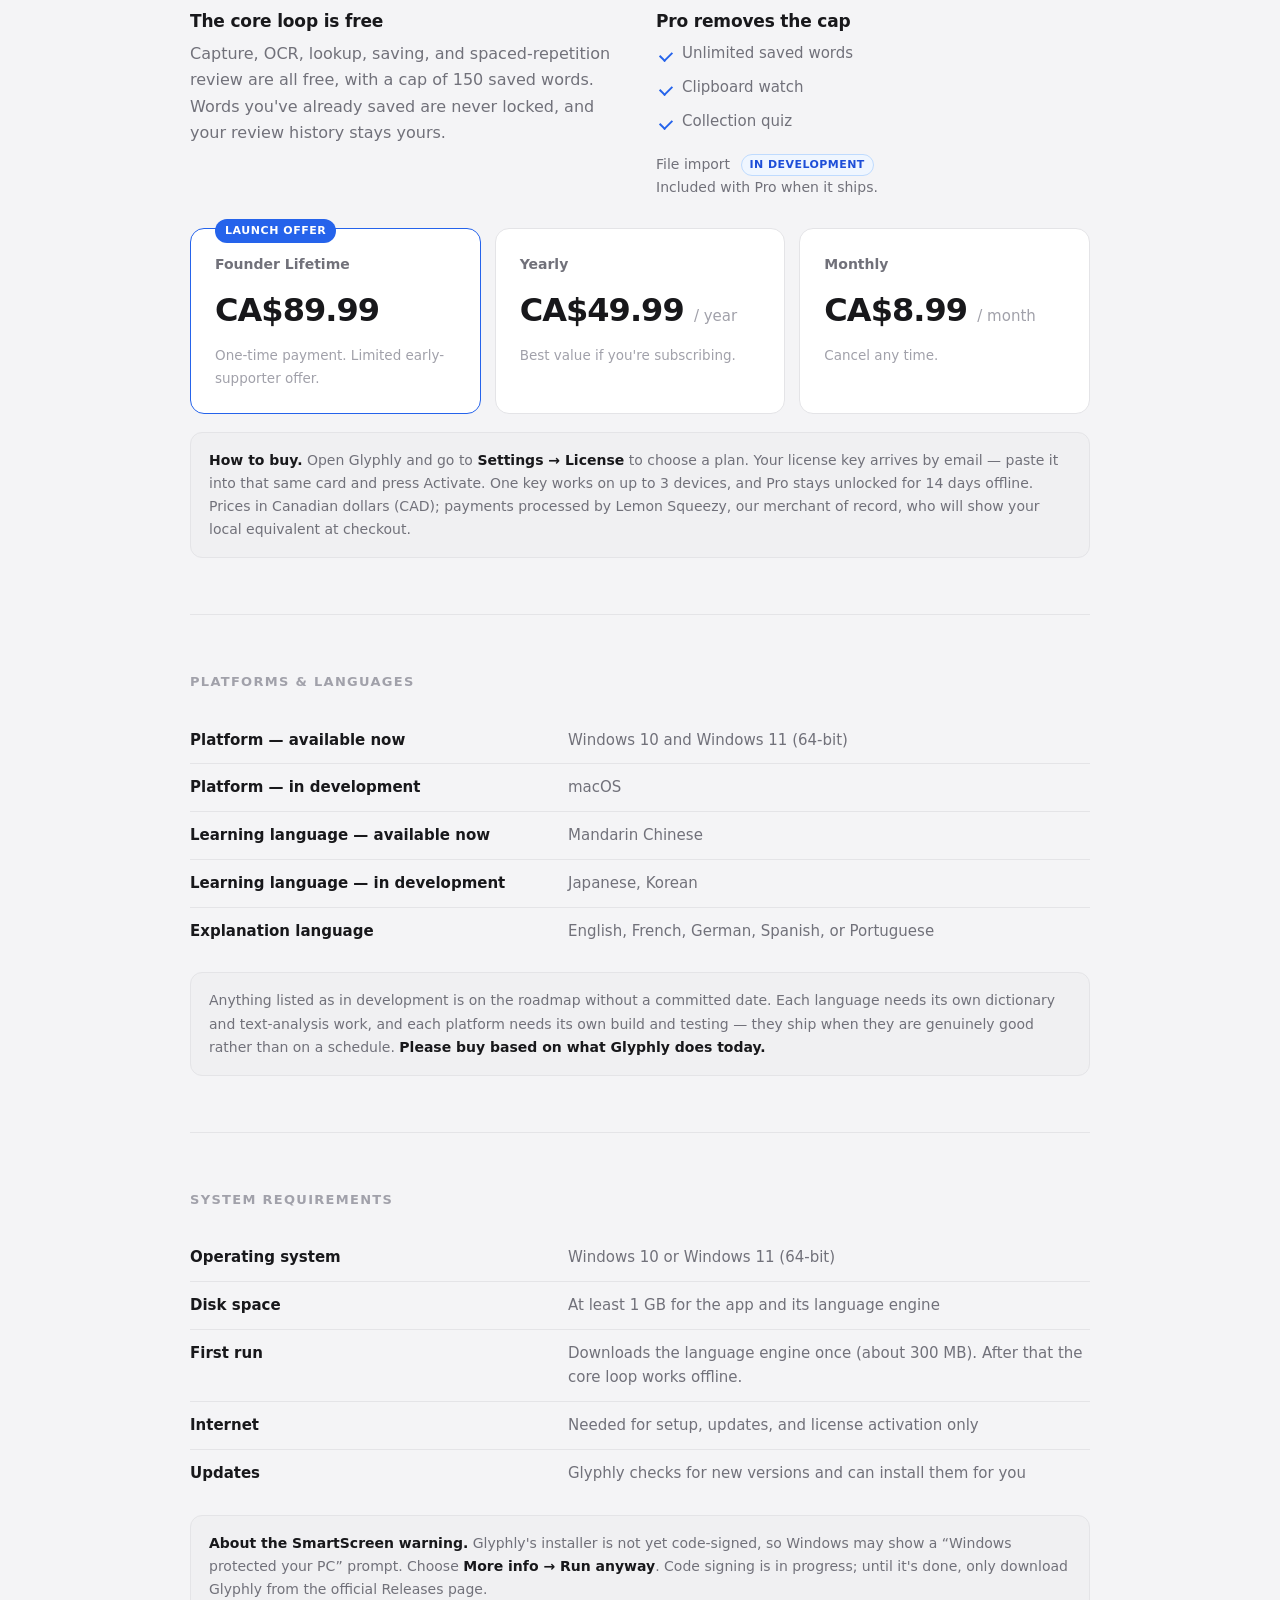
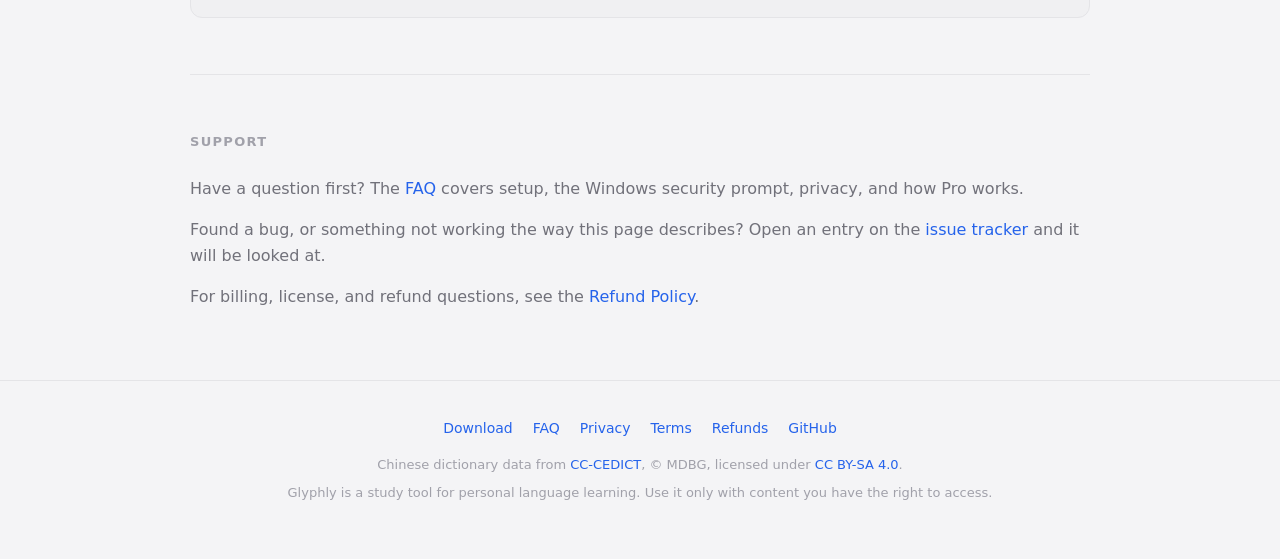
==== commit 7b63eff7: "site: add FAQ page and top navigation Add a dedicated, objection-busting FAQ (12 questions in 6 grou" ====
--- a/index.html
+++ b/index.html
@@ -181,15 +181,71 @@
     padding: 9px 12px; border-bottom: 1px solid var(--border); background: var(--sunken);
   }
   .shot .bar i { width: 10px; height: 10px; border-radius: 50%; background: var(--border); display: inline-block; }
-  .shot img { display: block; width: 100%; height: auto; }
+  .shot img { display: block; width: 100%; height: auto; cursor: zoom-in; }
   .shot figcaption { padding: 12px 16px; font-size: 13.5px; color: var(--text-2); }
   .shot figcaption strong { color: var(--text); font-weight: 600; }
+
+  /* ---------- lightbox ---------- */
+  #lightbox {
+    position: fixed; inset: 0; z-index: 100; display: flex; align-items: center; justify-content: center;
+    padding: 24px; background: rgba(9, 9, 11, .9); cursor: zoom-out;
+    opacity: 0; visibility: hidden; transition: opacity .18s ease;
+  }
+  #lightbox.open { opacity: 1; visibility: visible; }
+  #lightbox img {
+    max-width: 96vw; max-height: 92vh; width: auto; height: auto;
+    border-radius: 10px; box-shadow: 0 12px 48px rgba(0, 0, 0, .5);
+  }
+  #lightbox .x {
+    position: absolute; top: 18px; right: 22px; width: 40px; height: 40px;
+    display: flex; align-items: center; justify-content: center;
+    font-size: 26px; line-height: 1; color: #fff; background: rgba(255, 255, 255, .12);
+    border: none; border-radius: 50%; cursor: pointer;
+  }
+  #lightbox .x:hover { background: rgba(255, 255, 255, .22); }
+
+  /* ---------- top nav ---------- */
+  html { scroll-padding-top: 64px; }
+  @media (prefers-reduced-motion: no-preference) { html { scroll-behavior: smooth; } }
+  .topnav {
+    position: sticky; top: 0; z-index: 50;
+    background: var(--bg); border-bottom: 1px solid var(--border);
+  }
+  .topnav .row {
+    max-width: 940px; margin: 0 auto; padding: 10px 20px;
+    display: flex; align-items: center; gap: 18px;
+  }
+  .topnav .brand {
+    display: inline-flex; align-items: center; gap: 8px;
+    font-weight: 700; letter-spacing: -.02em; color: var(--text);
+  }
+  .topnav .brand:hover { text-decoration: none; }
+  .topnav .brand img { width: 24px; height: 24px; border-radius: 6px; }
+  .topnav .links { margin-left: auto; display: flex; align-items: center; gap: 20px; }
+  .topnav .links a { font-size: 14px; color: var(--text-2); }
+  .topnav .links a:hover { color: var(--accent); text-decoration: none; }
+  .topnav .links .btn { padding: 7px 16px; font-size: 14px; color: var(--accent-fg); }
+  .topnav .links .btn:hover { color: var(--accent-fg); }
+  @media (max-width: 560px) { .topnav .links a.nav-anchor { display: none; } }
 
 </style>
 </head>
 <body>
 
-<div class="wrap">
+<nav class="topnav">
+  <div class="row">
+    <a class="brand" href="#top"><img src="assets/glyphly.png" alt="">Glyphly</a>
+    <div class="links">
+      <a class="nav-anchor" href="#how">How it works</a>
+      <a class="nav-anchor" href="#screenshots">Screenshots</a>
+      <a class="nav-anchor" href="#pricing">Pricing</a>
+      <a href="faq.html">FAQ</a>
+      <a class="btn btn-primary" href="https://github.com/chrismoshi/glyphly-releases/releases/latest">Download</a>
+    </div>
+  </div>
+</nav>
+
+<div class="wrap" id="top">
 
   <header class="hero">
     <img class="logo" src="assets/glyphly.png" alt="Glyphly">
@@ -423,6 +479,8 @@
 
   <section id="support">
     <h2>Support</h2>
+    <p>Have a question first? The <a href="faq.html">FAQ</a> covers setup, the
+       Windows security prompt, privacy, and how Pro works.</p>
     <p>Found a bug, or something not working the way this page describes? Open an
        entry on the
        <a href="https://github.com/chrismoshi/glyphly-releases/issues">issue tracker</a>
@@ -437,6 +495,7 @@
   <div class="wrap">
     <nav>
       <a href="https://github.com/chrismoshi/glyphly-releases/releases/latest">Download</a>
+      <a href="faq.html">FAQ</a>
       <a href="privacy.html">Privacy</a>
       <a href="terms.html">Terms</a>
       <a href="refund.html">Refunds</a>
@@ -451,5 +510,37 @@
   </div>
 </footer>
 
+<div id="lightbox" role="dialog" aria-modal="true" aria-label="Screenshot preview">
+  <button class="x" type="button" aria-label="Close">&times;</button>
+  <img alt="">
+</div>
+
+<script>
+(function () {
+  var box = document.getElementById('lightbox');
+  var full = box.querySelector('img');
+  function open(src, alt) {
+    full.src = src; full.alt = alt || '';
+    box.classList.add('open');
+    document.body.style.overflow = 'hidden';
+  }
+  function close() {
+    box.classList.remove('open');
+    document.body.style.overflow = '';
+    full.src = '';
+  }
+  document.querySelectorAll('#screenshots img').forEach(function (img) {
+    img.setAttribute('tabindex', '0');
+    img.setAttribute('role', 'button');
+    img.addEventListener('click', function () { open(img.currentSrc || img.src, img.alt); });
+    img.addEventListener('keydown', function (e) {
+      if (e.key === 'Enter' || e.key === ' ') { e.preventDefault(); open(img.currentSrc || img.src, img.alt); }
+    });
+  });
+  box.addEventListener('click', close);
+  document.addEventListener('keydown', function (e) { if (e.key === 'Escape') close(); });
+})();
+</script>
+
 </body>
 </html>
--- a/assets/site.css
+++ b/assets/site.css
@@ -130,3 +130,30 @@
 .doc-foot {
   max-width: 760px; margin: 40px auto 0; padding: 0 24px;
 }
+
+/* ---------- FAQ accordions (native <details>) ---------- */
+.doc .lead a { color: var(--accent); }
+.faq { margin: 8px 0 4px; }
+.faq details {
+  border: 1px solid var(--border); border-radius: 10px;
+  background: var(--surface); margin-bottom: 10px; overflow: hidden;
+}
+.faq details[open] { border-color: var(--accent-border); }
+.faq summary {
+  list-style: none; cursor: pointer; padding: 15px 18px;
+  display: flex; align-items: center; gap: 12px;
+  font-size: 16px; font-weight: 600; color: var(--text);
+}
+.faq summary::-webkit-details-marker { display: none; }
+.faq summary::after {
+  content: ""; margin-left: auto; flex: none;
+  width: 8px; height: 8px; border-right: 2px solid var(--muted); border-bottom: 2px solid var(--muted);
+  transform: rotate(45deg); transition: transform .18s ease;
+}
+.faq details[open] summary::after { transform: rotate(-135deg); }
+.faq summary:hover { color: var(--accent); }
+.faq .a { padding: 0 18px 16px; color: var(--text-2); font-size: 15px; }
+.faq .a p { margin: 0 0 10px; }
+.faq .a p:last-child { margin-bottom: 0; }
+.faq .a a { color: var(--accent); }
+.faq .a strong { color: var(--text); }
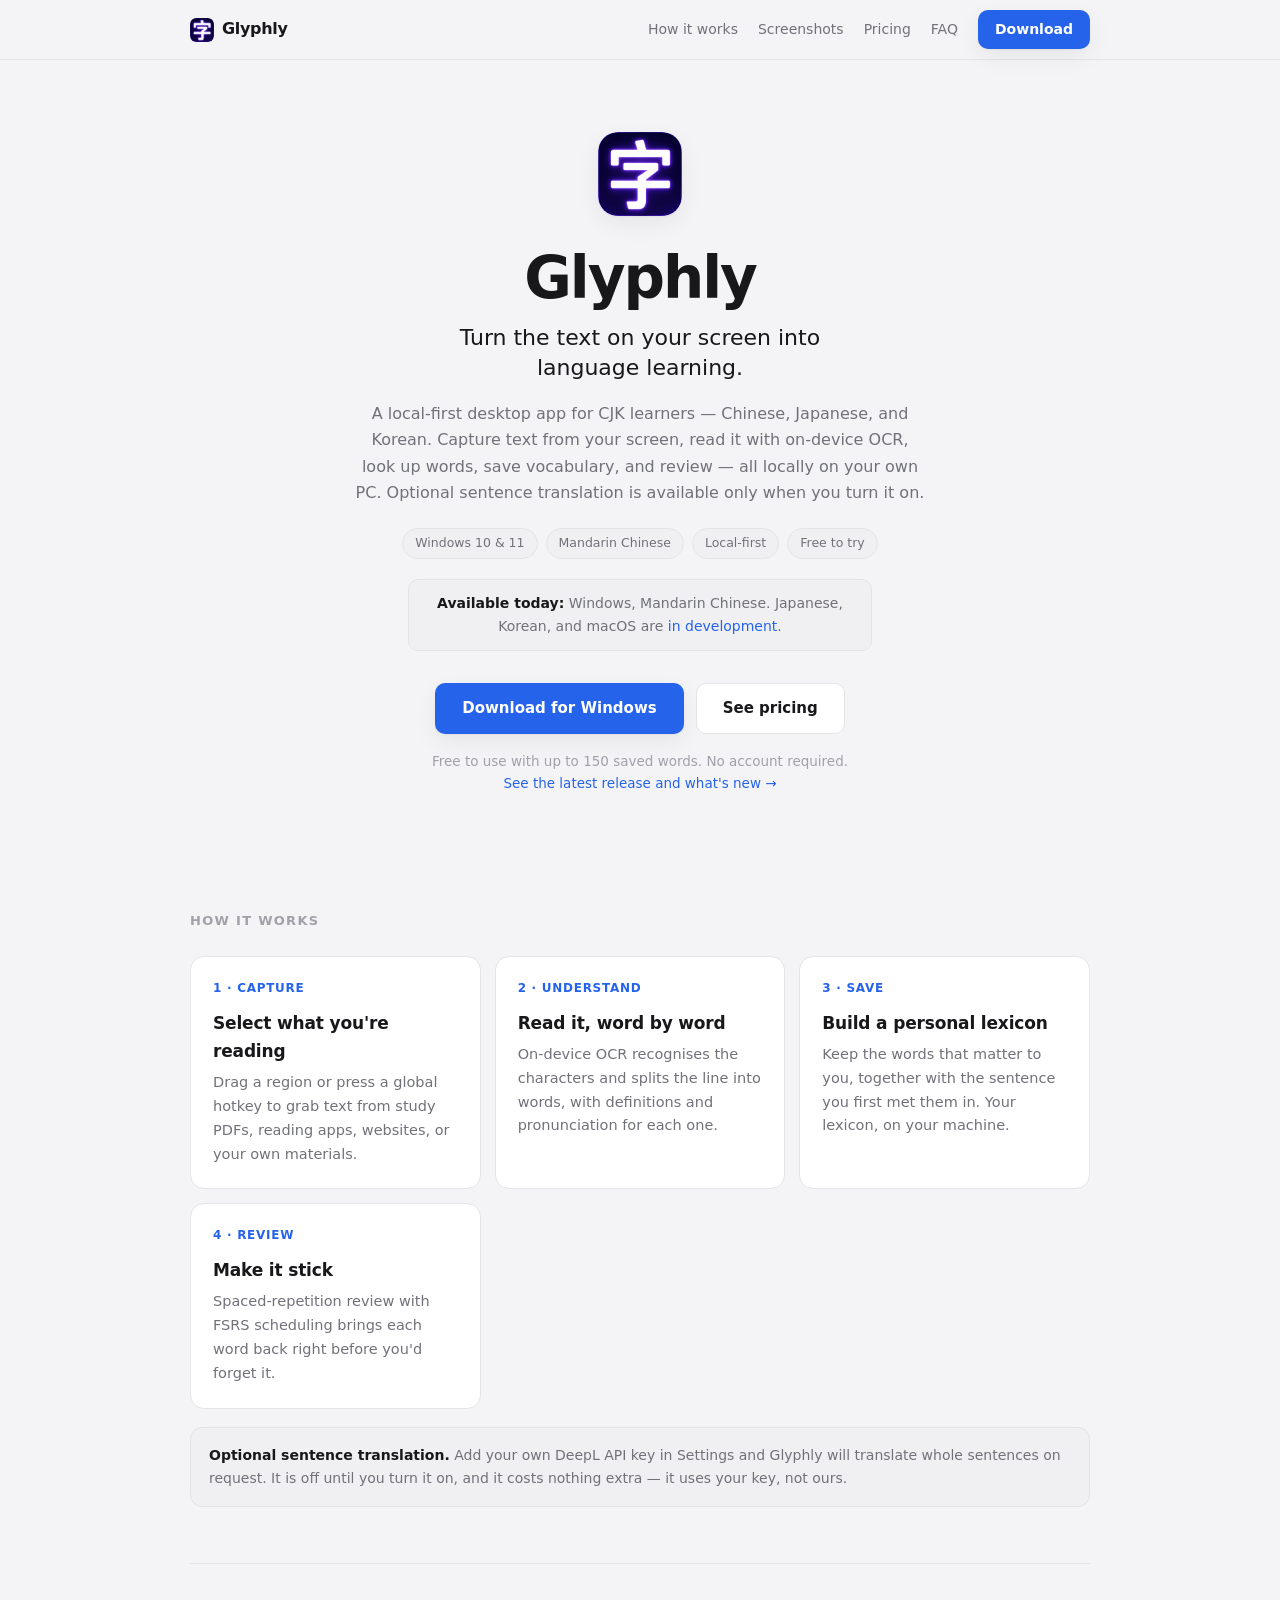
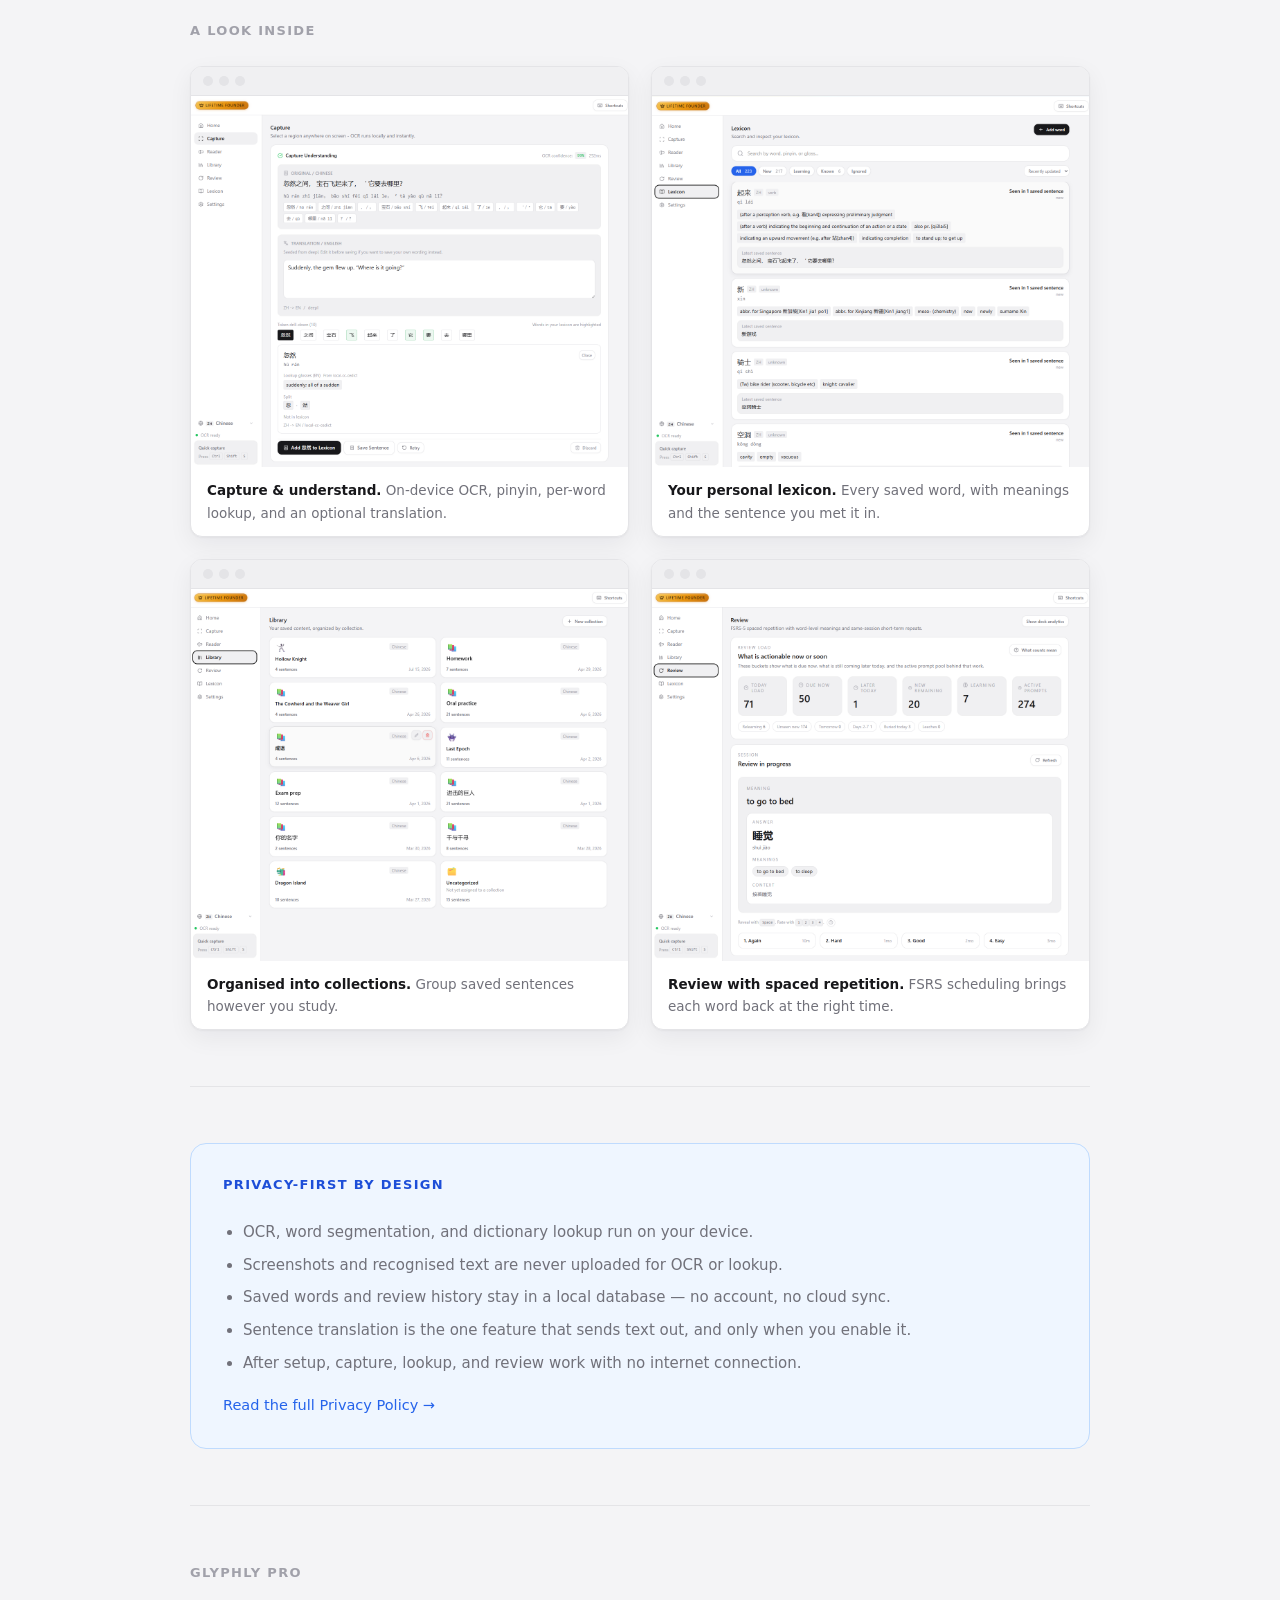
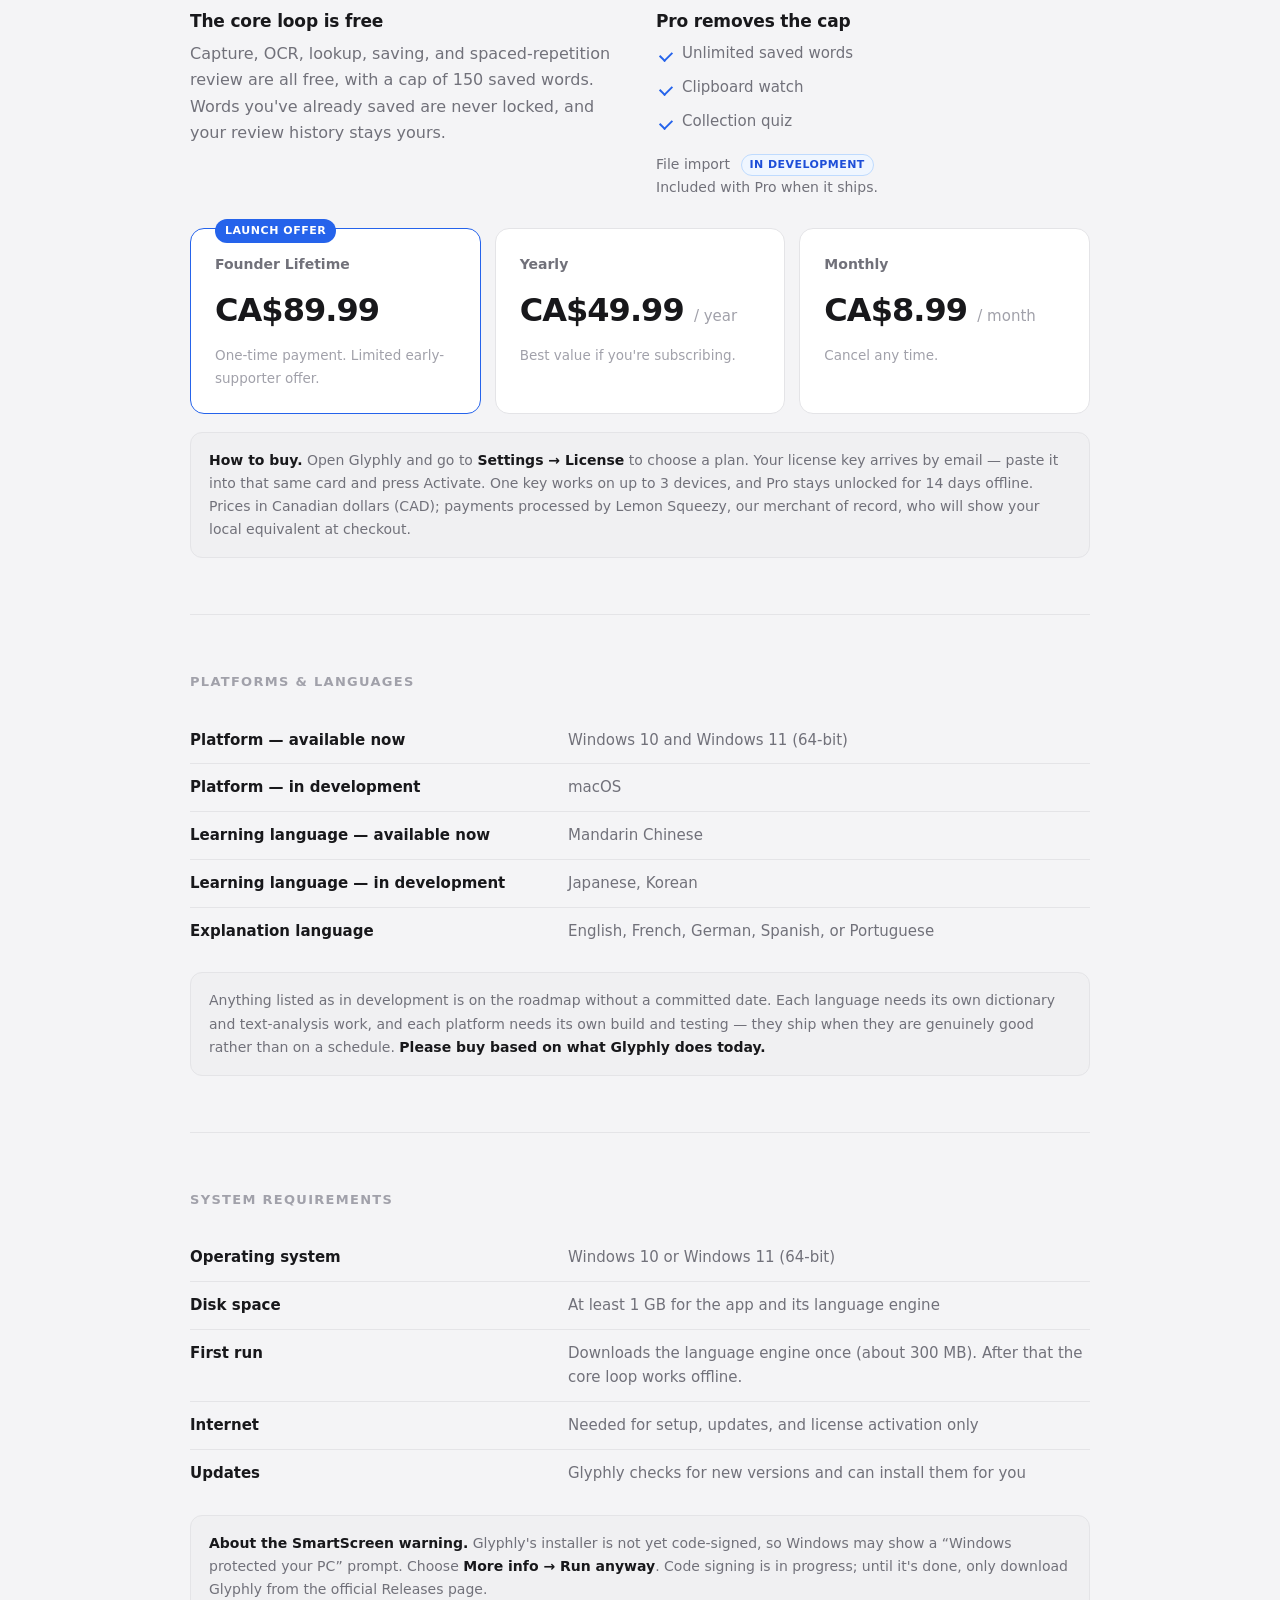
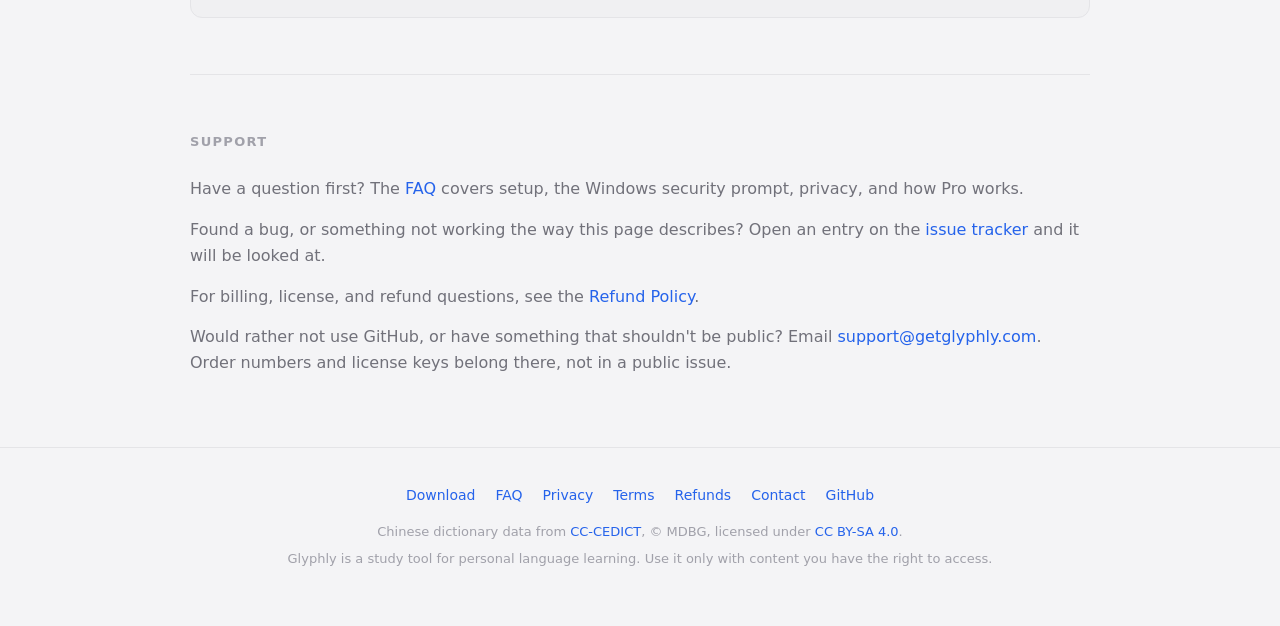
==== commit c1309ab2: "site: move to getglyphly.com and add a support email Point the product page at the custom domain and" ====
--- a/index.html
+++ b/index.html
@@ -9,13 +9,13 @@
 <meta name="robots" content="index, follow">
 <meta name="theme-color" content="#f4f4f6" media="(prefers-color-scheme: light)">
 <meta name="theme-color" content="#09090b" media="(prefers-color-scheme: dark)">
-<link rel="canonical" href="https://chrismoshi.github.io/glyphly-releases/">
+<link rel="canonical" href="https://getglyphly.com/">
 <link rel="icon" href="assets/favicon.png" type="image/png">
 <meta property="og:title" content="Glyphly — screen OCR for CJK learners">
 <meta property="og:description" content="Turn the text on your screen into language learning. Local-first, on-device OCR, spaced-repetition review. Windows and Mandarin available today.">
 <meta property="og:type" content="website">
-<meta property="og:url" content="https://chrismoshi.github.io/glyphly-releases/">
-<meta property="og:image" content="https://chrismoshi.github.io/glyphly-releases/assets/social-card.png">
+<meta property="og:url" content="https://getglyphly.com/">
+<meta property="og:image" content="https://getglyphly.com/assets/social-card.png">
 <meta property="og:image:width" content="1200">
 <meta property="og:image:height" content="630">
 <meta property="og:image:alt" content="Glyphly — turn the text on your screen into language learning.">
@@ -23,7 +23,7 @@
 <meta name="twitter:card" content="summary_large_image">
 <meta name="twitter:title" content="Glyphly — screen OCR for CJK learners">
 <meta name="twitter:description" content="Turn the text on your screen into language learning. Local-first, on-device OCR, spaced-repetition review. Windows and Mandarin available today.">
-<meta name="twitter:image" content="https://chrismoshi.github.io/glyphly-releases/assets/social-card.png">
+<meta name="twitter:image" content="https://getglyphly.com/assets/social-card.png">
 <meta name="twitter:image:alt" content="Glyphly — turn the text on your screen into language learning.">
 <script type="application/ld+json">
 {
@@ -31,8 +31,8 @@
   "@type": "SoftwareApplication",
   "name": "Glyphly",
   "description": "Local-first Windows desktop app for CJK learners. Capture text from your screen, read it with on-device OCR, look up words, save vocabulary, and review with spaced repetition.",
-  "url": "https://chrismoshi.github.io/glyphly-releases/",
-  "image": "https://chrismoshi.github.io/glyphly-releases/assets/social-card.png",
+  "url": "https://getglyphly.com/",
+  "image": "https://getglyphly.com/assets/social-card.png",
   "applicationCategory": "EducationalApplication",
   "operatingSystem": "Windows 10, Windows 11",
   "downloadUrl": "https://github.com/chrismoshi/glyphly-releases/releases/latest",
@@ -487,6 +487,9 @@
        and it will be looked at.</p>
     <p>For billing, license, and refund questions, see the
        <a href="refund.html">Refund Policy</a>.</p>
+    <p>Would rather not use GitHub, or have something that shouldn't be public?
+       Email <a href="mailto:support@getglyphly.com">support@getglyphly.com</a>.
+       Order numbers and license keys belong there, not in a public issue.</p>
   </section>
 
 </div>
@@ -499,6 +502,7 @@
       <a href="privacy.html">Privacy</a>
       <a href="terms.html">Terms</a>
       <a href="refund.html">Refunds</a>
+      <a href="mailto:support@getglyphly.com">Contact</a>
       <a href="https://github.com/chrismoshi/glyphly-releases">GitHub</a>
     </nav>
     <p>Chinese dictionary data from
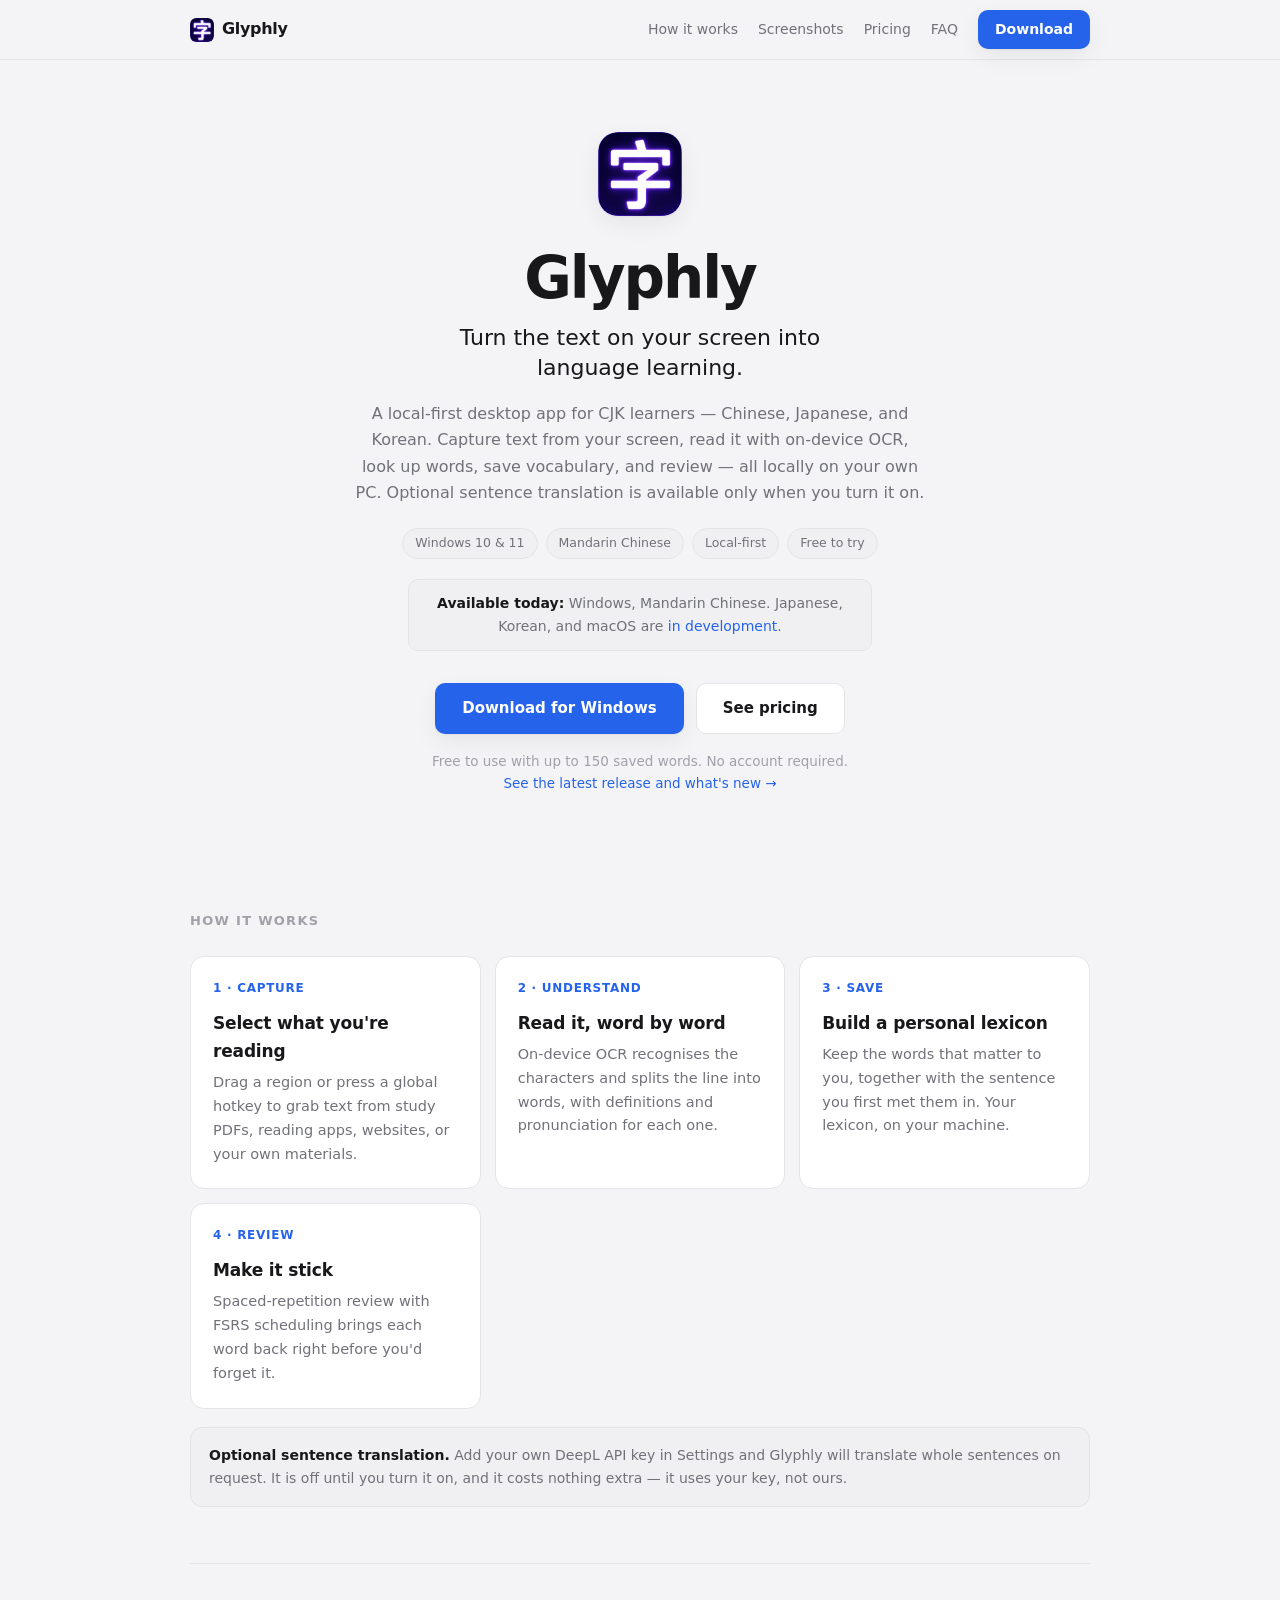
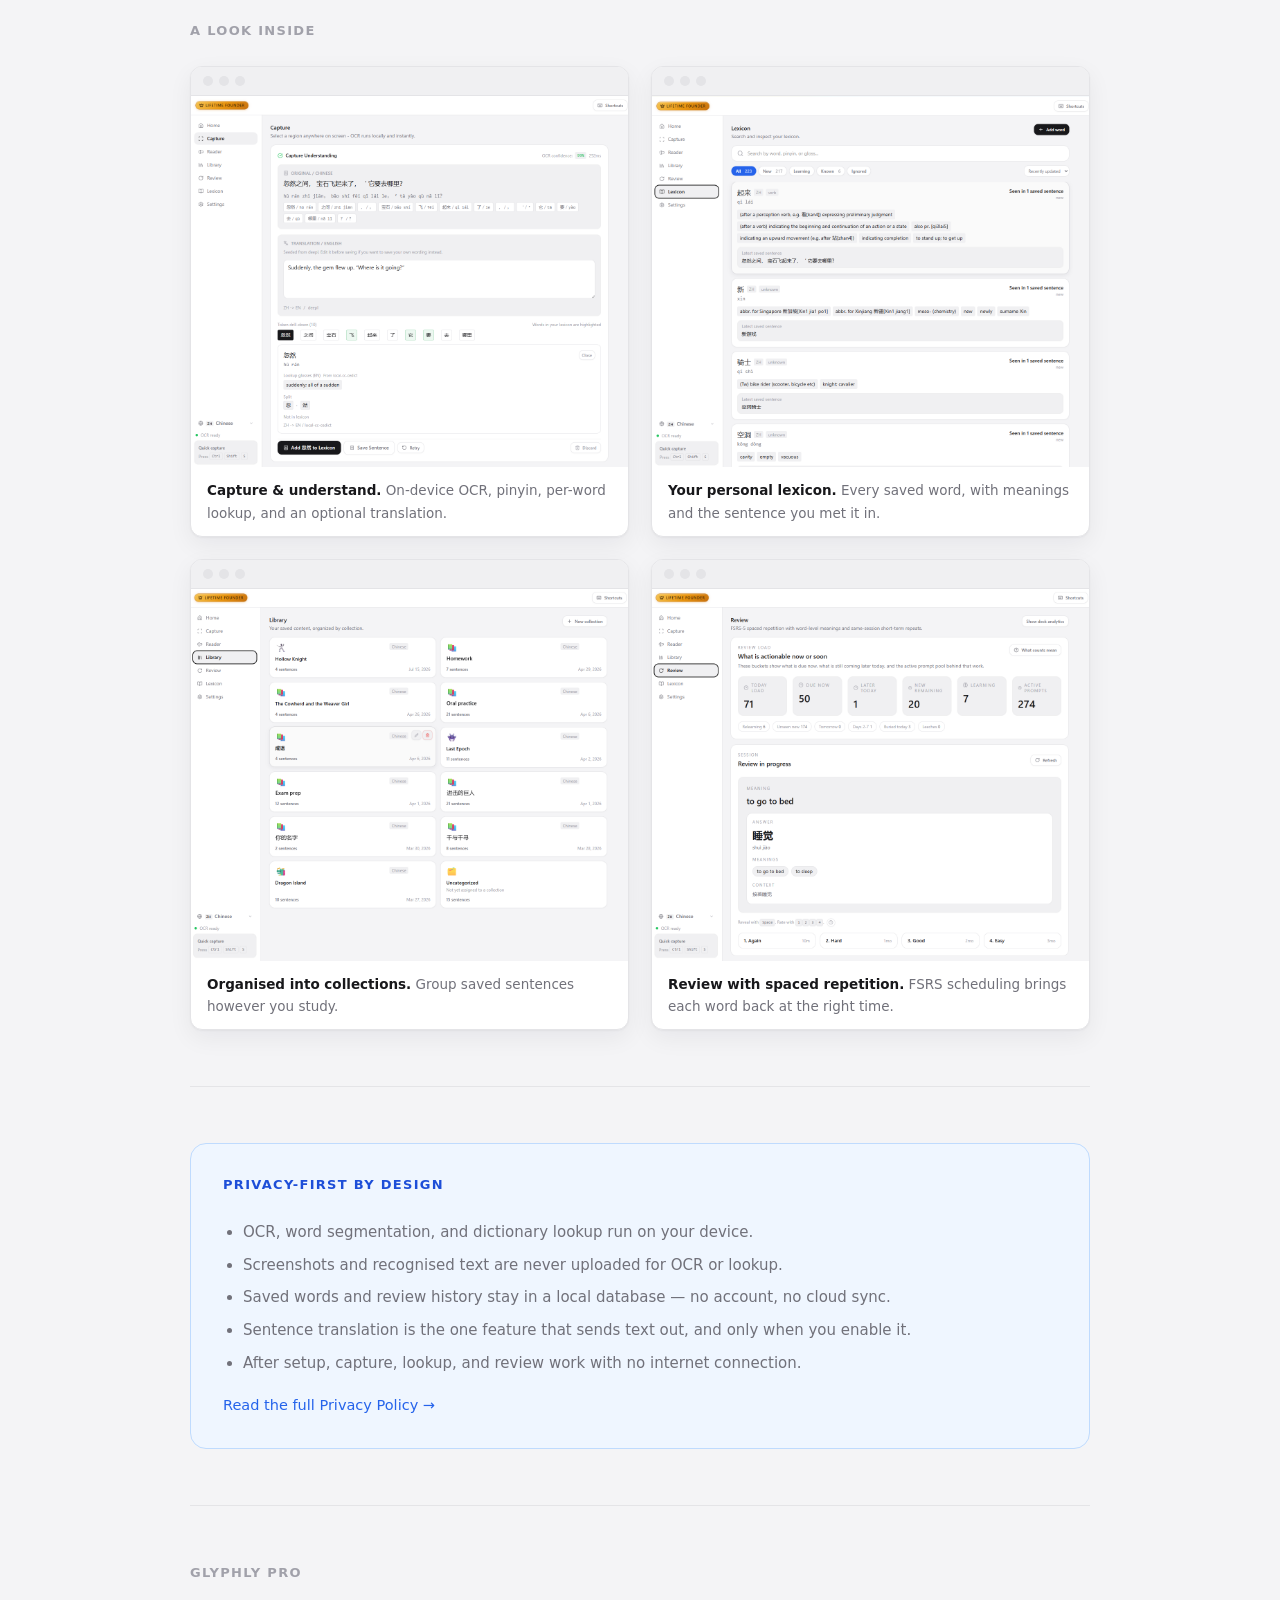
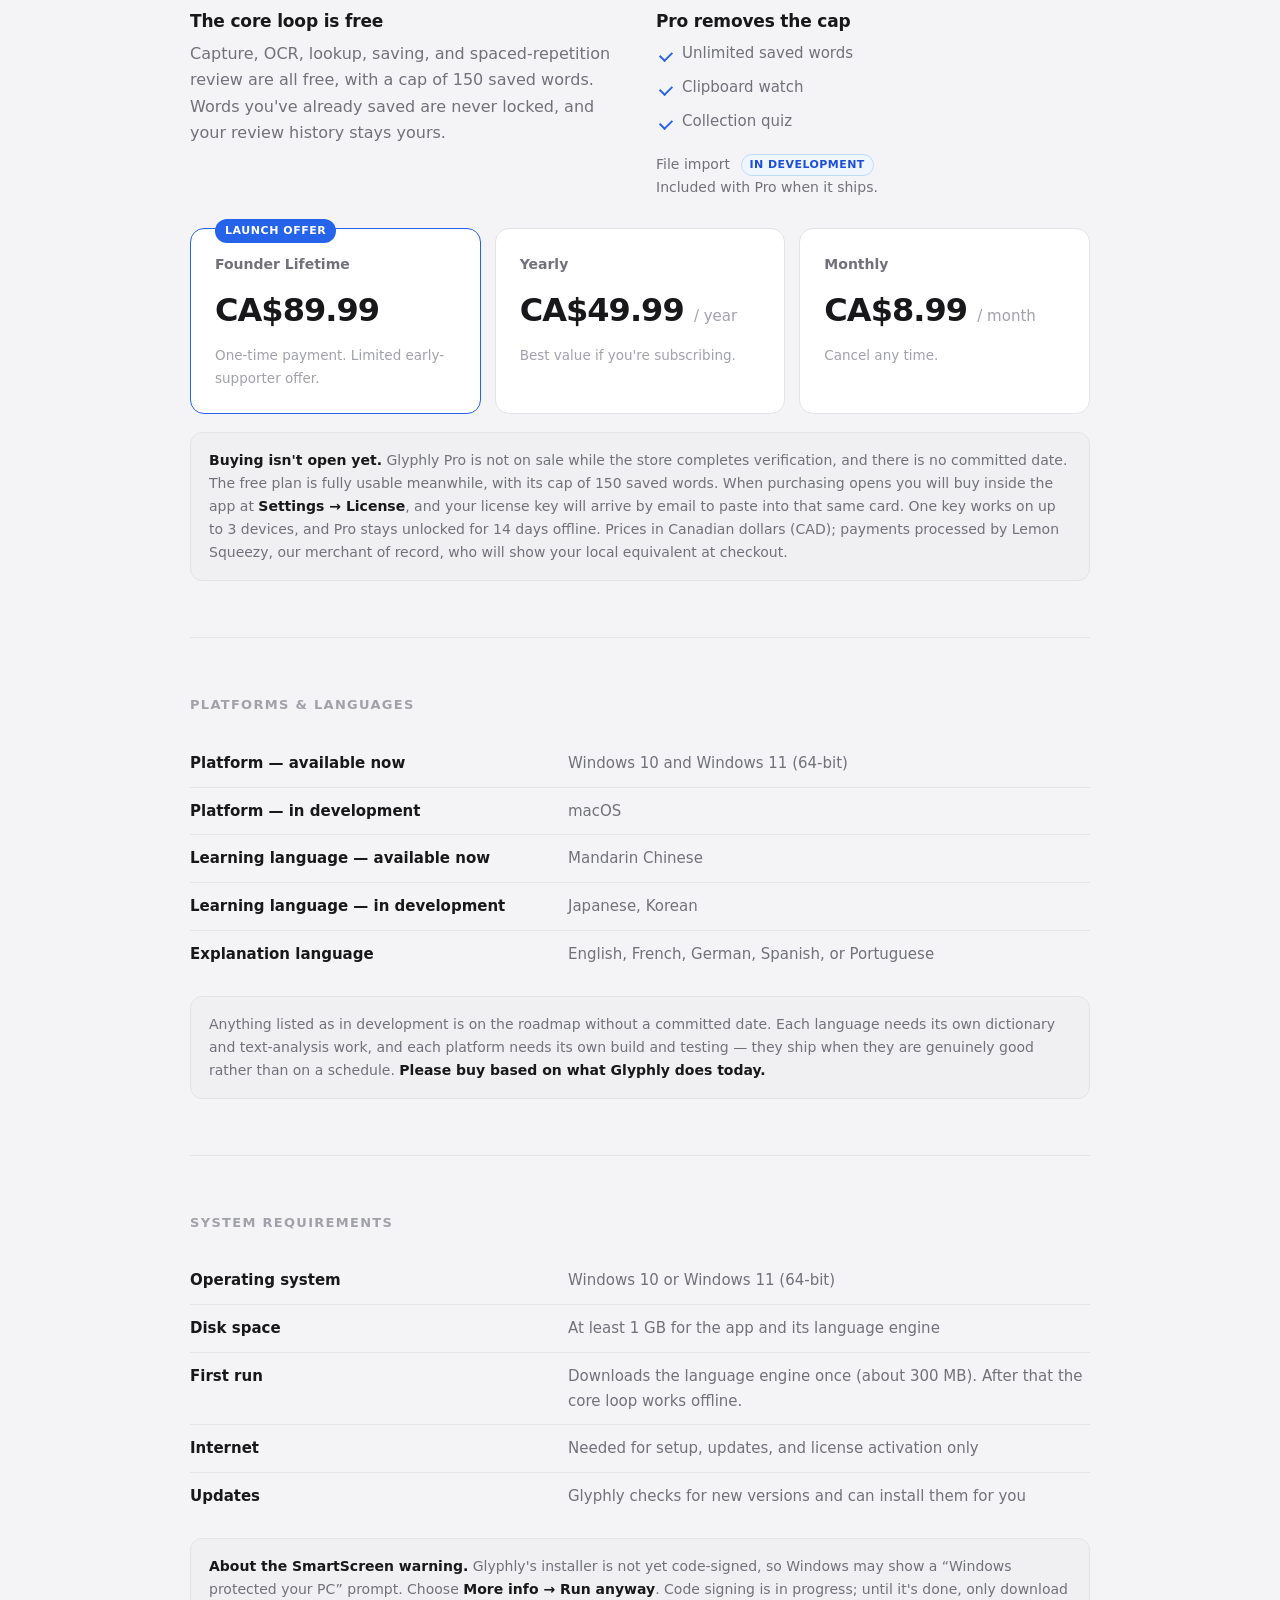
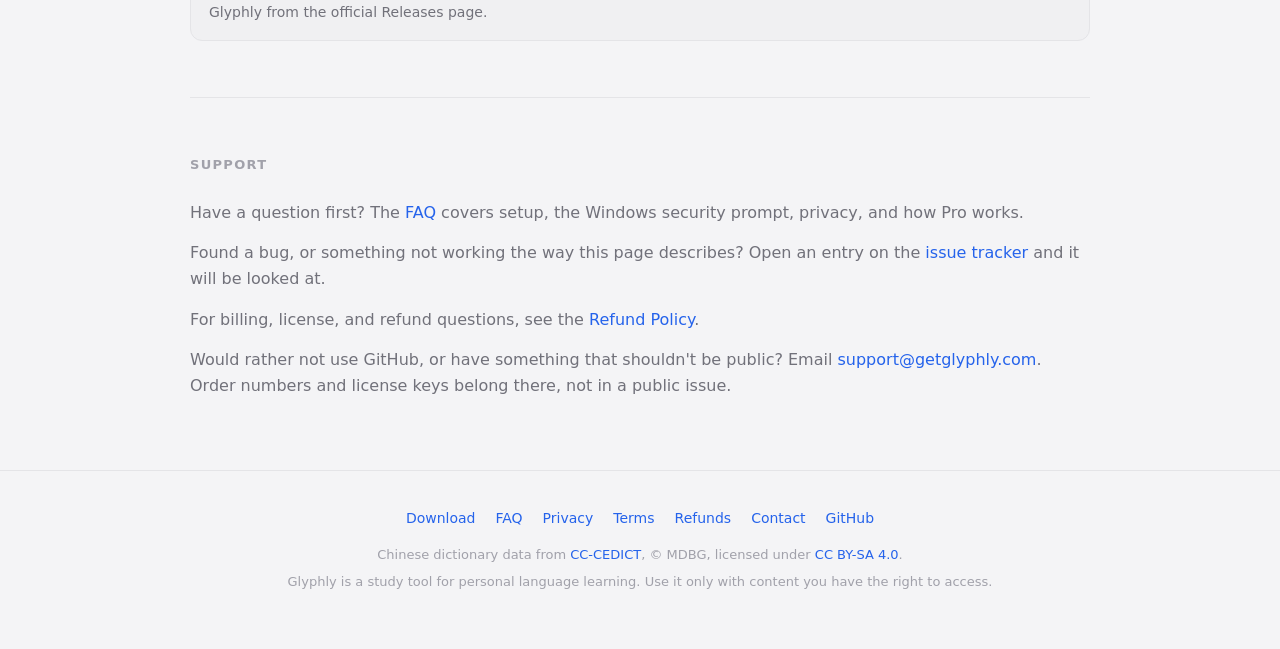
==== commit 68200cbb: "site: say plainly that Pro isn't on sale yet The store has not passed Lemon Squeezy verification, bu" ====
--- a/index.html
+++ b/index.html
@@ -40,9 +40,9 @@
   "author": { "@type": "Organization", "name": "Glyphly" },
   "offers": [
     { "@type": "Offer", "name": "Free", "price": "0", "priceCurrency": "CAD", "description": "Full core loop with up to 150 saved words." },
-    { "@type": "Offer", "name": "Glyphly Pro — Founder Lifetime", "price": "89.99", "priceCurrency": "CAD", "category": "one-time" },
-    { "@type": "Offer", "name": "Glyphly Pro — Yearly", "price": "49.99", "priceCurrency": "CAD", "category": "subscription" },
-    { "@type": "Offer", "name": "Glyphly Pro — Monthly", "price": "8.99", "priceCurrency": "CAD", "category": "subscription" }
+    { "@type": "Offer", "name": "Glyphly Pro — Founder Lifetime", "price": "89.99", "priceCurrency": "CAD", "category": "one-time", "availability": "https://schema.org/PreOrder" },
+    { "@type": "Offer", "name": "Glyphly Pro — Yearly", "price": "49.99", "priceCurrency": "CAD", "category": "subscription", "availability": "https://schema.org/PreOrder" },
+    { "@type": "Offer", "name": "Glyphly Pro — Monthly", "price": "8.99", "priceCurrency": "CAD", "category": "subscription", "availability": "https://schema.org/PreOrder" }
   ]
 }
 </script>
@@ -402,12 +402,15 @@
     </div>
 
     <div class="callout">
-      <strong>How to buy.</strong> Open Glyphly and go to
-      <strong>Settings&nbsp;→&nbsp;License</strong> to choose a plan. Your license
-      key arrives by email — paste it into that same card and press Activate. One
-      key works on up to 3 devices, and Pro stays unlocked for 14 days offline.
-      Prices in Canadian dollars (CAD); payments processed by Lemon Squeezy, our
-      merchant of record, who will show your local equivalent at checkout.
+      <strong>Buying isn't open yet.</strong> Glyphly Pro is not on sale while the
+      store completes verification, and there is no committed date. The free plan
+      is fully usable meanwhile, with its cap of 150 saved words. When purchasing
+      opens you will buy inside the app at
+      <strong>Settings&nbsp;→&nbsp;License</strong>, and your license key will
+      arrive by email to paste into that same card. One key works on up to 3
+      devices, and Pro stays unlocked for 14 days offline. Prices in Canadian
+      dollars (CAD); payments processed by Lemon Squeezy, our merchant of record,
+      who will show your local equivalent at checkout.
     </div>
   </section>
 
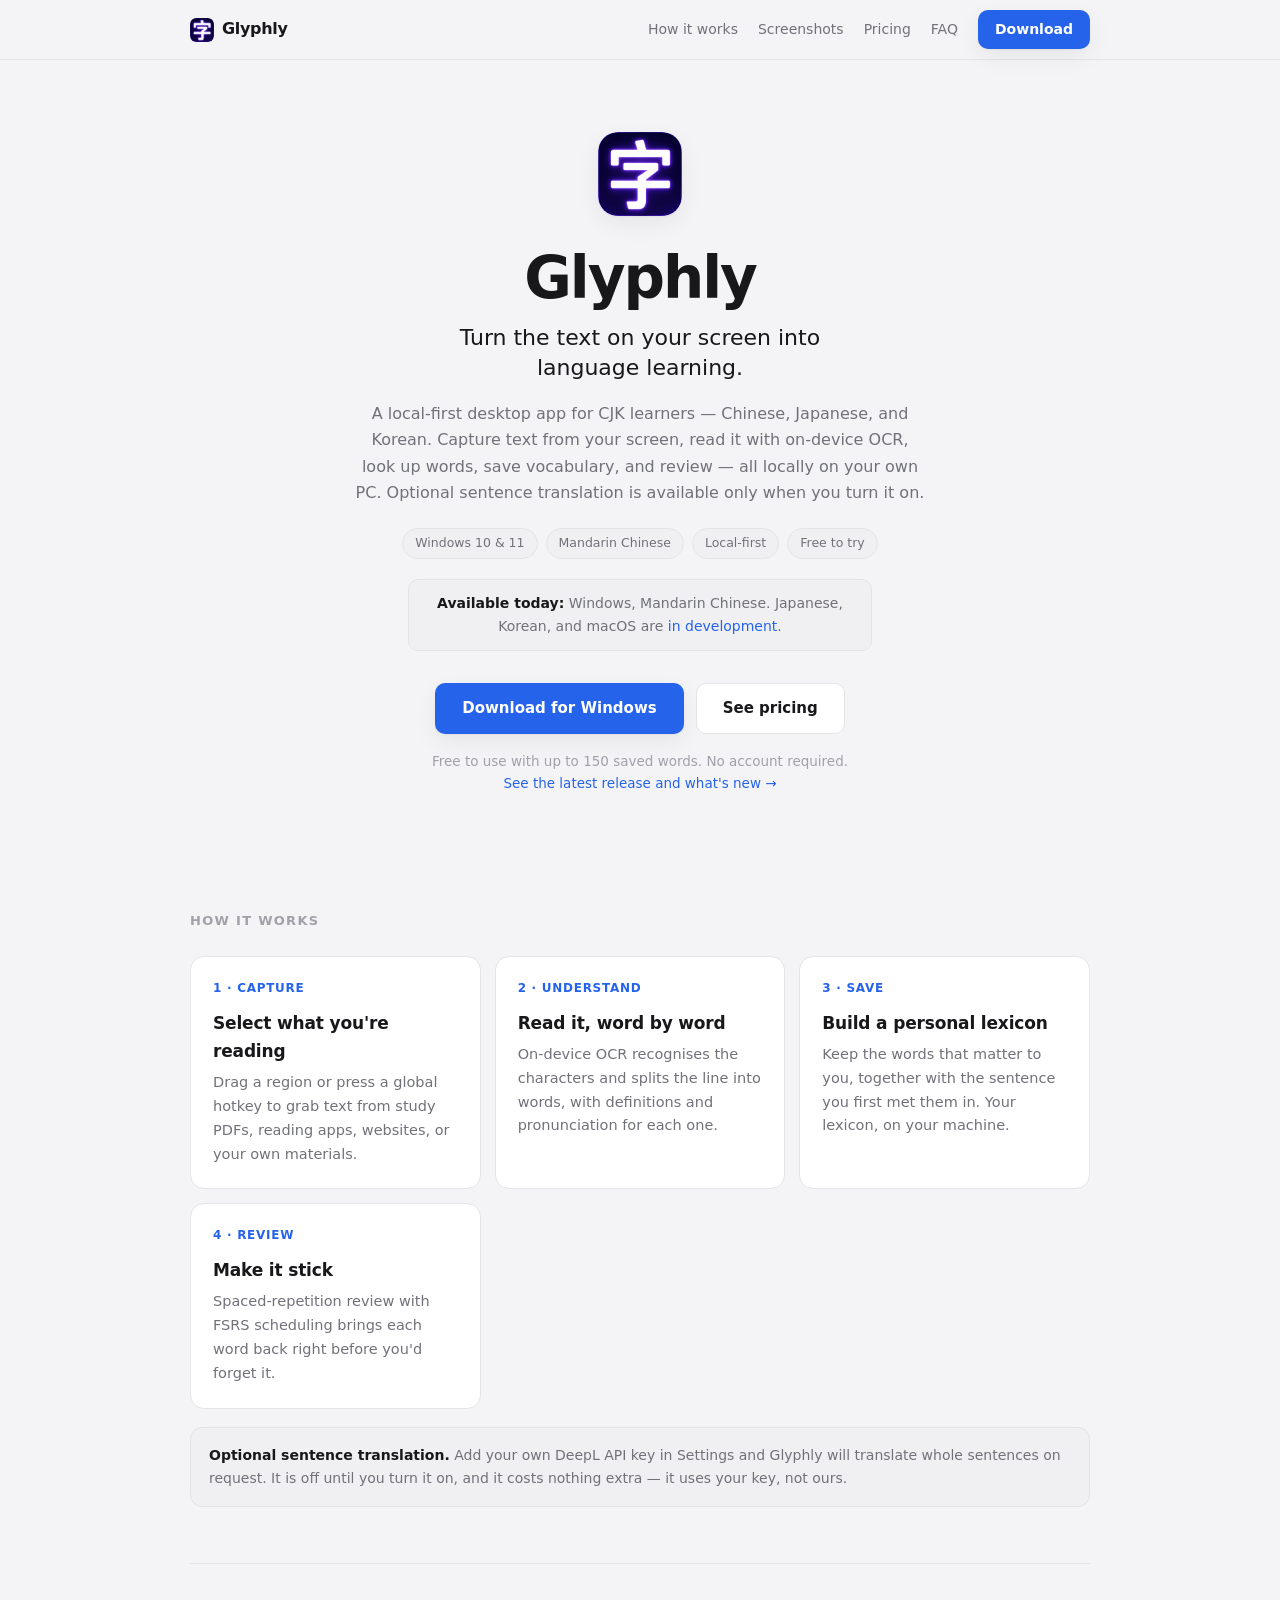
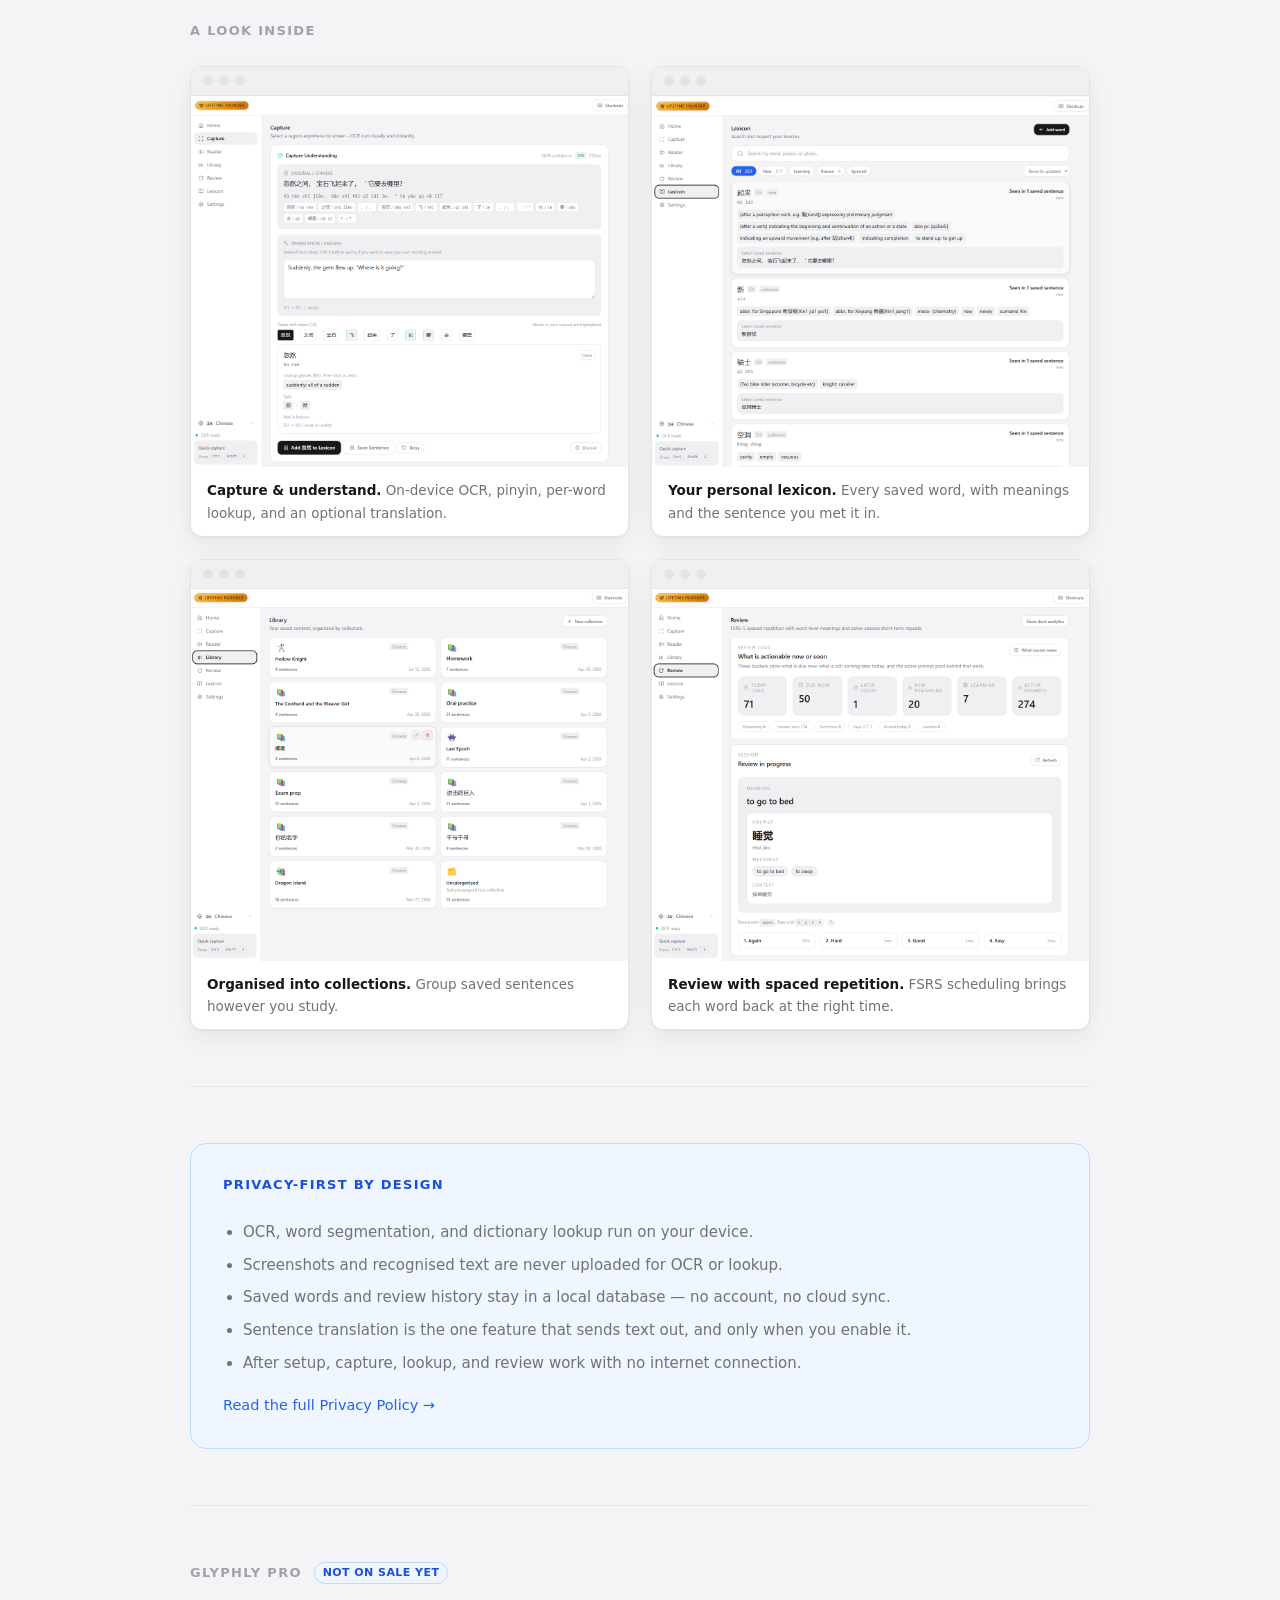
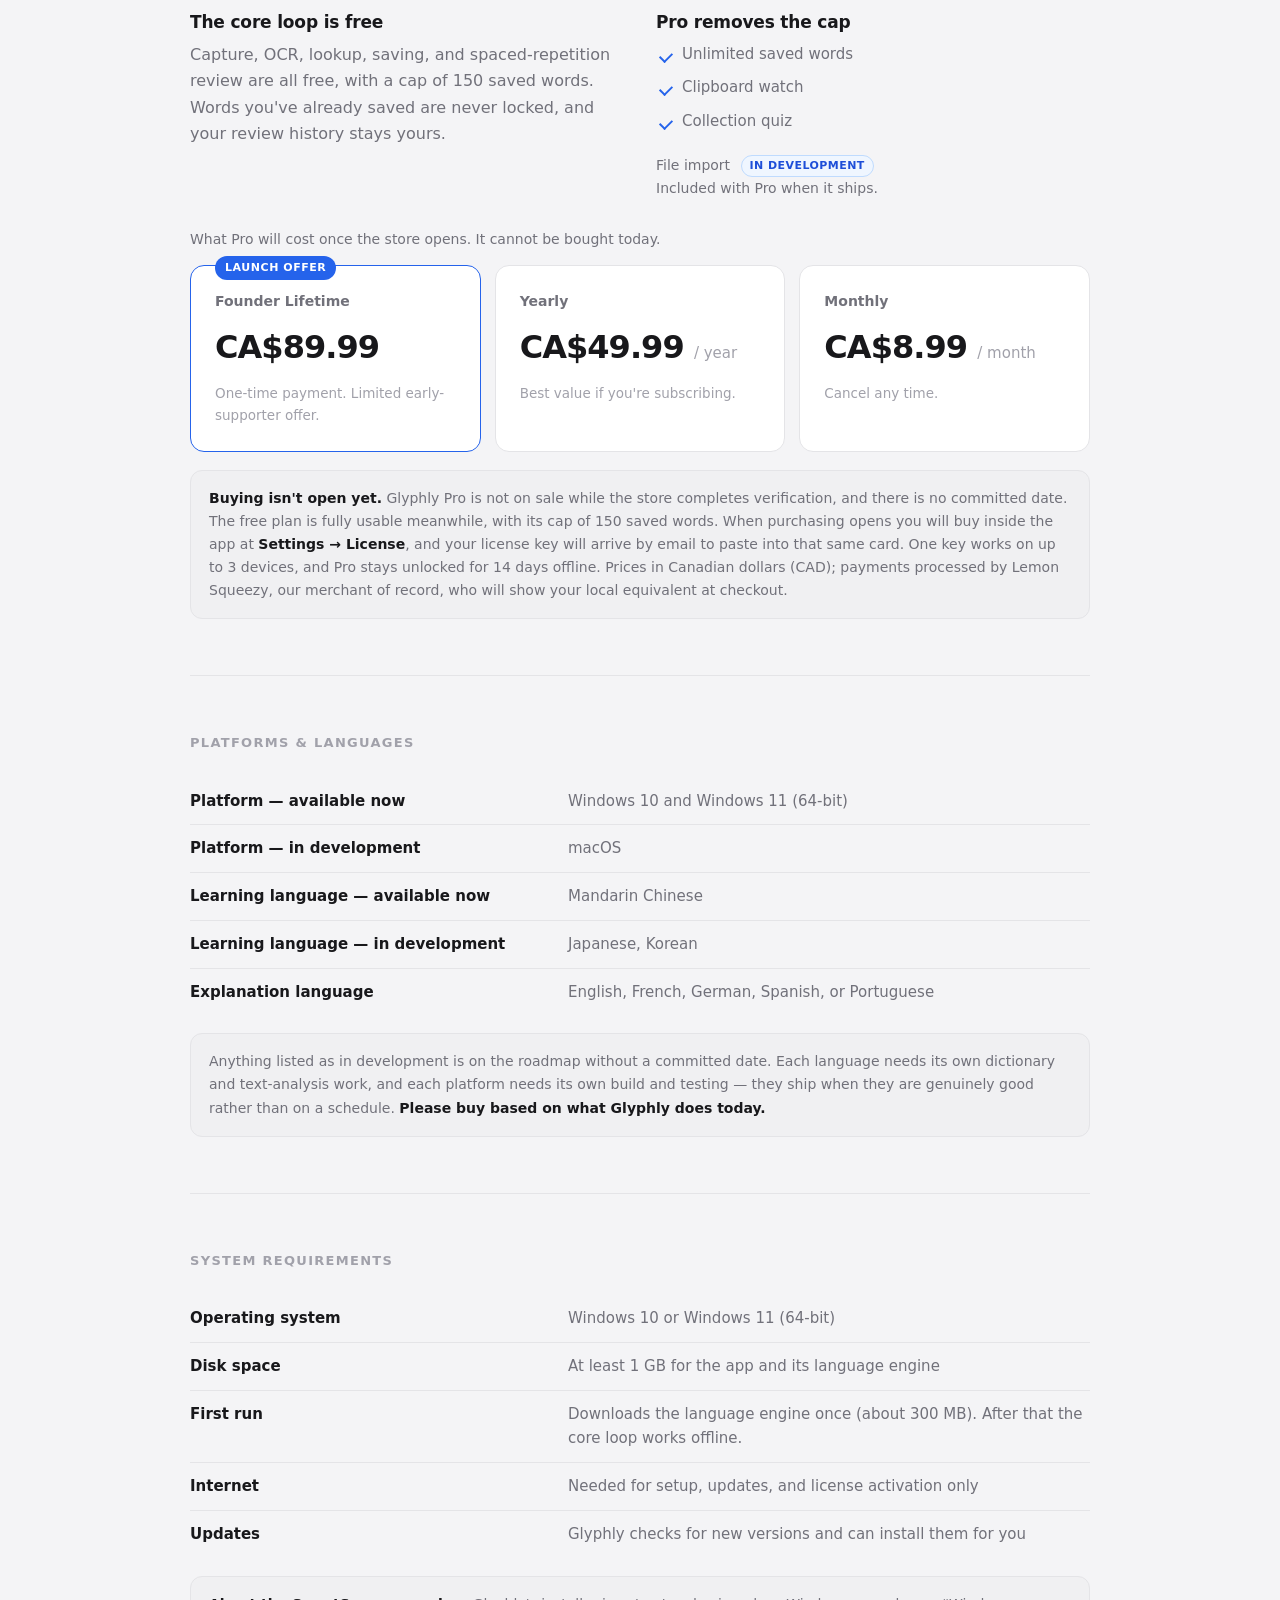
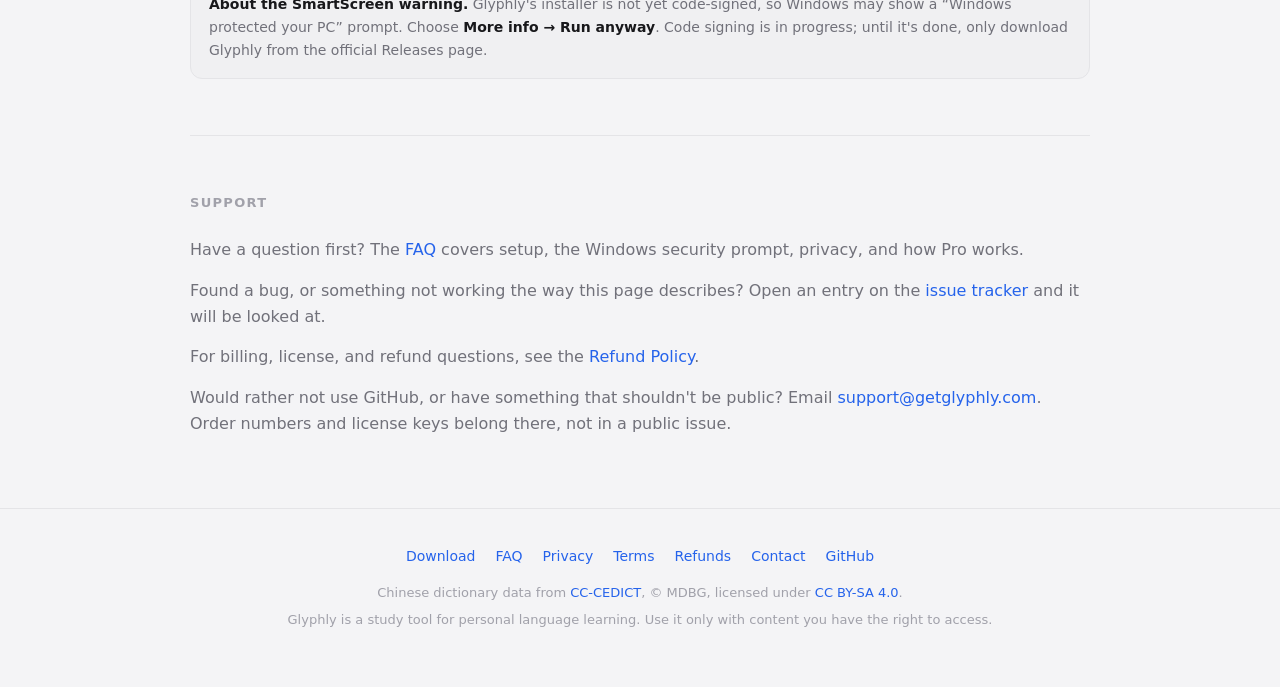
==== commit 572b397f: "site: surface "not on sale yet" before the prices The notice sat in a callout below the plan cards, " ====
--- a/index.html
+++ b/index.html
@@ -360,7 +360,7 @@
   </section>
 
   <section id="pricing">
-    <h2>Glyphly Pro</h2>
+    <h2>Glyphly Pro <span class="soon">Not on sale yet</span></h2>
     <div class="two-col" style="margin-bottom:28px;">
       <div>
         <h3>The core loop is free</h3>
@@ -381,6 +381,10 @@
         </p>
       </div>
     </div>
+
+    <p style="font-size:14px;color:var(--text-2);margin:0 0 14px;">
+      What Pro will cost once the store opens. It cannot be bought today.
+    </p>
 
     <div class="pricing">
       <div class="plan featured">
